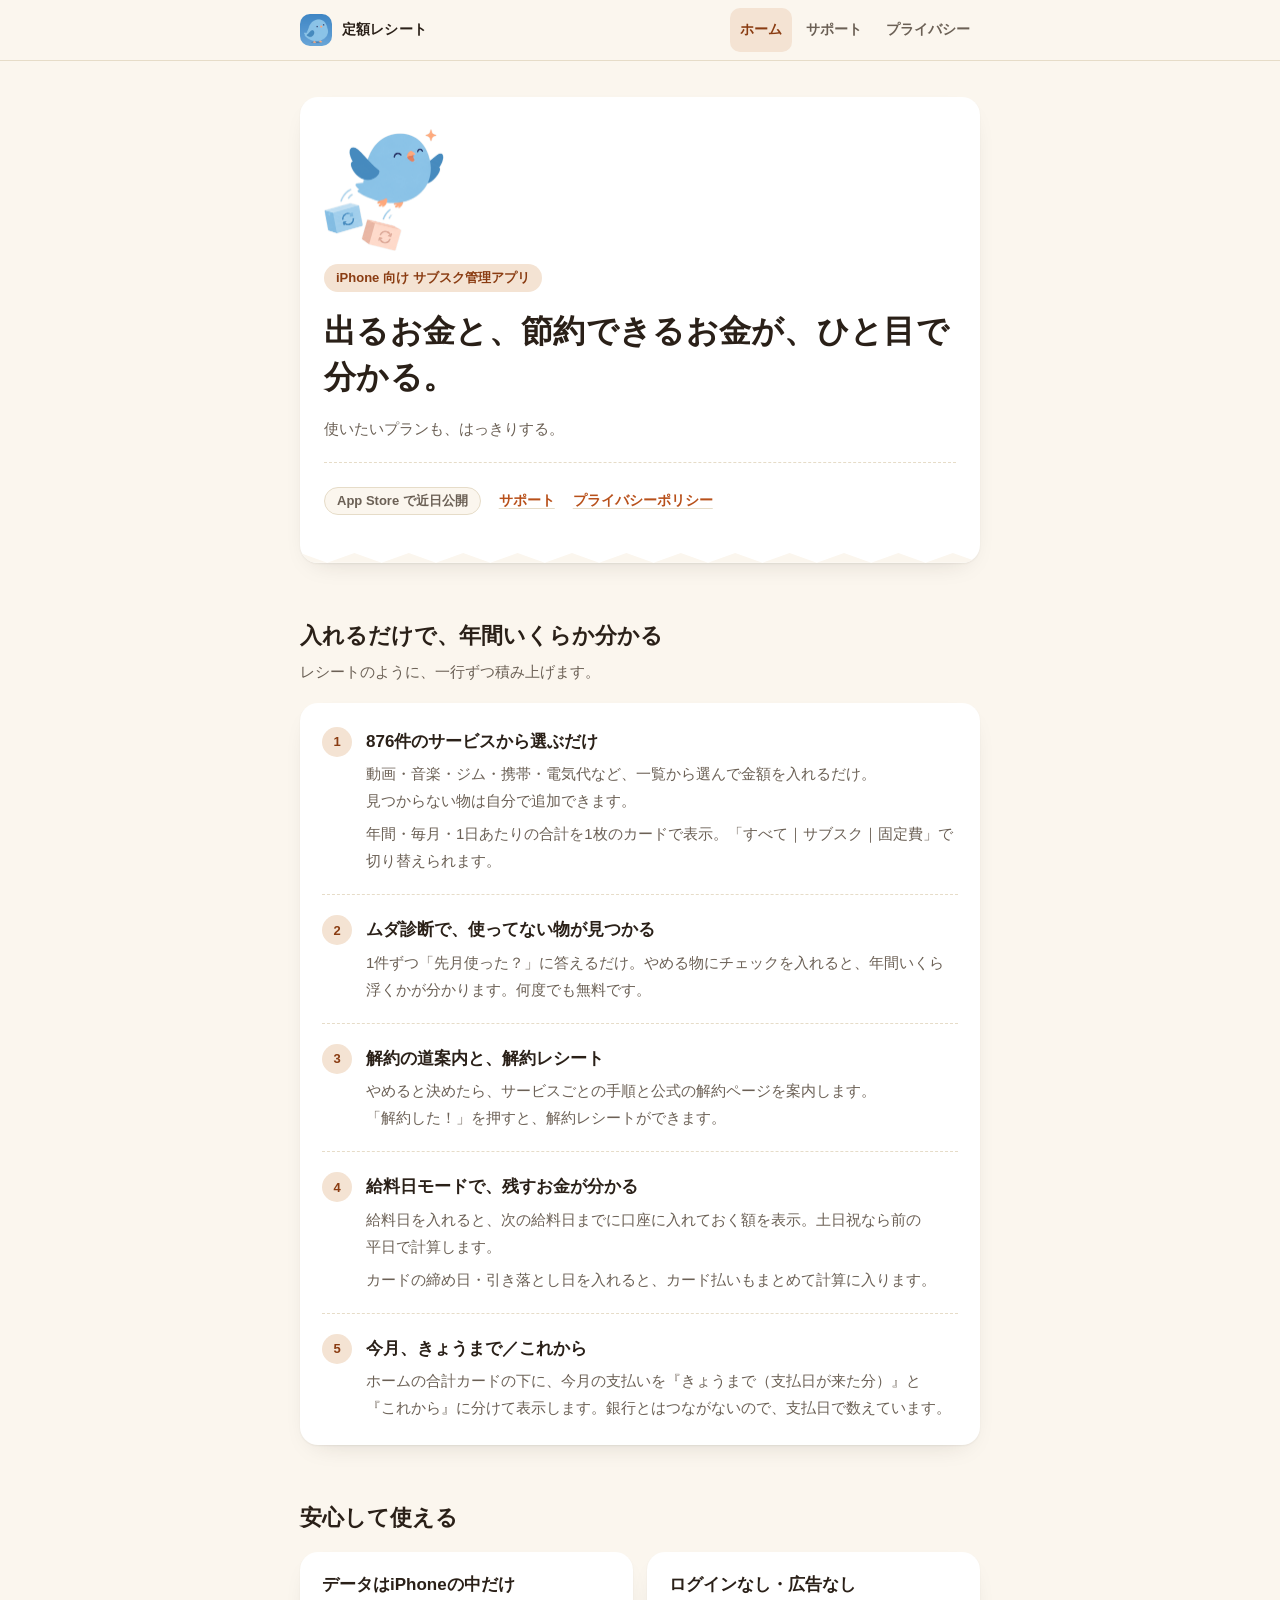
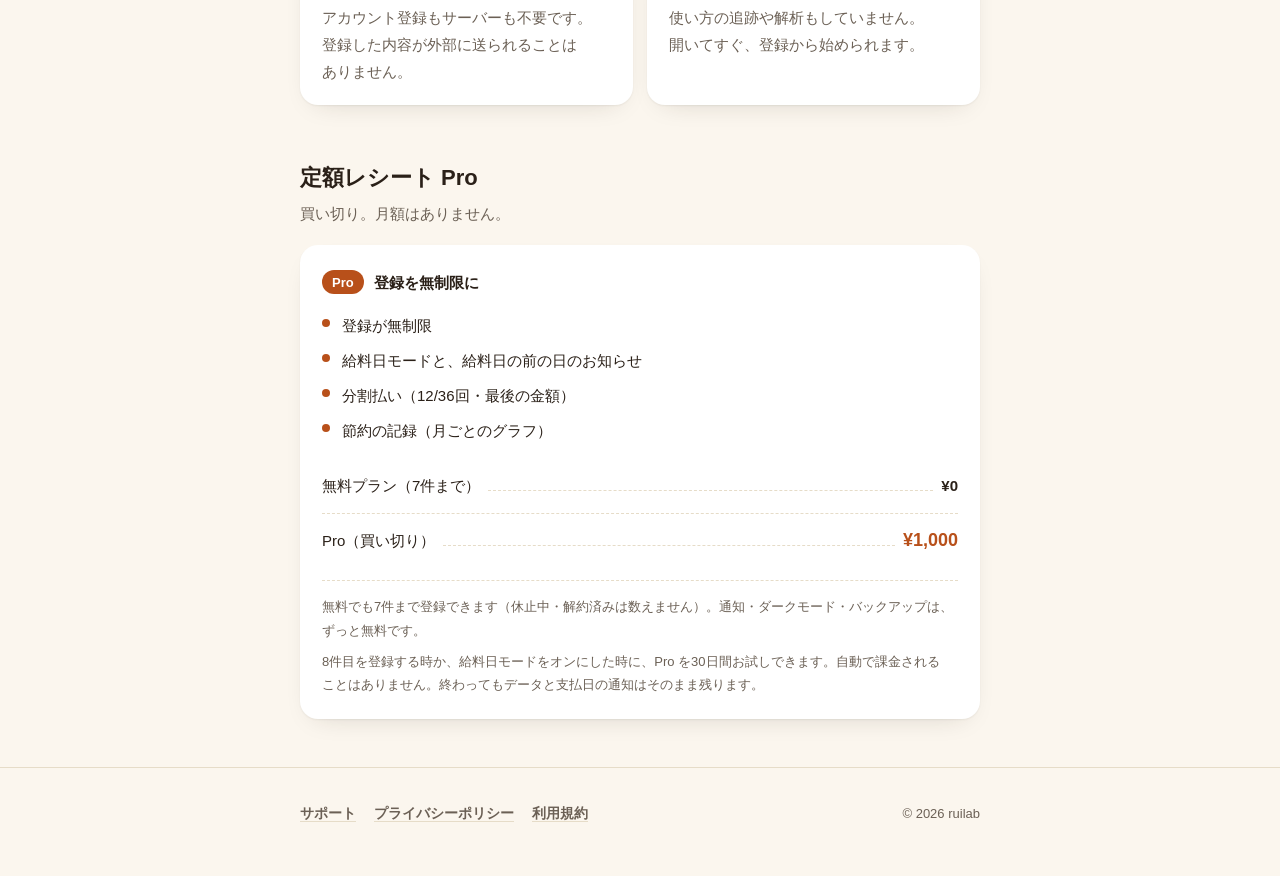
==== index.html @ 133f6ed1 "公開用サイトの更新" ====
<!doctype html>
<html lang="ja">
<head>
<meta charset="utf-8">
<meta name="viewport" content="width=device-width, initial-scale=1">
<title>定額レシート - サブスク管理</title>
<meta name="description" content="サブスクと固定費を登録するだけ。年間・毎月・1日あたりの合計がひと目で分かる、iPhone向けの節約アプリです。データはiPhoneの中だけ。ログイン・広告なし。">
<meta name="theme-color" content="#B8501A">
<link rel="icon" href="assets/favicon-64.png" sizes="64x64" type="image/png">
<link rel="icon" href="assets/favicon-32.png" sizes="32x32" type="image/png">
<link rel="apple-touch-icon" href="assets/apple-touch-icon.png">
<link rel="stylesheet" href="assets/style.css">
</head>
<body>

<header class="site-header">
  <div class="wrap header-inner">
    <a class="brand" href="index.html">
      <img class="brand-mark" src="assets/icon-header.png" width="32" height="32" alt="">
      <span class="brand-name">定額レシート</span>
    </a>
    <nav class="site-nav" aria-label="サイト内">
      <a href="index.html" aria-current="page">ホーム</a>
      <a href="support.html">サポート</a>
      <a href="privacy.html">プライバシー</a>
    </nav>
  </div>
</header>

<main>

  <section class="hero">
    <div class="wrap">
      <div class="hero-receipt">
        <img class="hero-mascot" src="assets/bird-happy.png" width="480" height="489" alt="">
        <p class="hero-eyebrow">iPhone 向け サブスク管理アプリ</p>
        <h1>出るお金と、節約できるお金が、ひと目で分かる。</h1>
        <p class="hero-sub">使いたいプランも、はっきりする。</p>
        <div class="hero-links">
          <span class="store-soon">App Store で近日公開</span>
          <a href="support.html">サポート</a>
          <a href="privacy.html">プライバシーポリシー</a>
        </div>
      </div>
    </div>
  </section>

  <section id="features">
    <div class="wrap">
      <div class="section-head">
        <h2>入れるだけで、年間いくらか分かる</h2>
        <p class="section-lede">レシートのように、一行ずつ積み上げます。</p>
      </div>
      <div class="receipt-list">

        <div class="receipt-item">
          <span class="receipt-no" aria-hidden="true">1</span>
          <div>
            <h3>876件のサービスから選ぶだけ</h3>
            <p>動画・音楽・ジム・携帯・電気代など、一覧から選んで金額を入れるだけ。見つからない物は自分で追加できます。</p>
            <p>年間・毎月・1日あたりの合計を1枚のカードで表示。「すべて｜サブスク｜固定費」で切り替えられます。</p>
          </div>
        </div>

        <div class="receipt-item">
          <span class="receipt-no" aria-hidden="true">2</span>
          <div>
            <h3>ムダ診断で、使ってない物が見つかる</h3>
            <p>1件ずつ「先月使った？」に答えるだけ。やめる物にチェックを入れると、年間いくら浮くかが分かります。何度でも無料です。</p>
          </div>
        </div>

        <div class="receipt-item">
          <span class="receipt-no" aria-hidden="true">3</span>
          <div>
            <h3>解約の道案内と、解約レシート</h3>
            <p>やめると決めたら、サービスごとの手順と公式の解約ページを案内します。「解約した！」を押すと、解約レシートができます。</p>
          </div>
        </div>

        <div class="receipt-item">
          <span class="receipt-no" aria-hidden="true">4</span>
          <div>
            <h3>給料日モードで、残すお金が分かる</h3>
            <p>給料日を入れると、次の給料日までに口座に入れておく額を表示。土日祝なら前の平日で計算します。</p>
            <p>カードの締め日・引き落とし日を入れると、カード払いもまとめて計算に入ります。</p>
          </div>
        </div>

        <div class="receipt-item">
          <span class="receipt-no" aria-hidden="true">5</span>
          <div>
            <h3>今月、きょうまで／これから</h3>
            <p>ホームの合計カードの下に、今月の支払いを『きょうまで（支払日が来た分）』と『これから』に分けて表示します。銀行とはつながないので、支払日で数えています。</p>
          </div>
        </div>

      </div>
    </div>
  </section>

  <section id="safety">
    <div class="wrap">
      <div class="section-head">
        <h2>安心して使える</h2>
      </div>
      <div class="plain-grid">
        <div class="plain-card">
          <h3>データはiPhoneの中だけ</h3>
          <p>アカウント登録もサーバーも不要です。登録した内容が外部に送られることはありません。</p>
        </div>
        <div class="plain-card">
          <h3>ログインなし・広告なし</h3>
          <p>使い方の追跡や解析もしていません。開いてすぐ、登録から始められます。</p>
        </div>
      </div>
    </div>
  </section>

  <section id="pro">
    <div class="wrap">
      <div class="section-head">
        <h2>定額レシート Pro</h2>
        <p class="section-lede">買い切り。月額はありません。</p>
      </div>
      <div class="pro-card">
        <p class="pro-title"><span class="pro-badge">Pro</span>登録を無制限に</p>

        <ul class="pro-features">
          <li>登録が無制限</li>
          <li>給料日モードと、給料日の前の日のお知らせ</li>
          <li>分割払い（12/36回・最後の金額）</li>
          <li>節約の記録（月ごとのグラフ）</li>
        </ul>

        <div class="price-line">
          <span class="label">無料プラン（7件まで）</span>
          <span class="leader" aria-hidden="true"></span>
          <span class="amount">¥0</span>
        </div>
        <div class="price-line total">
          <span class="label">Pro（買い切り）</span>
          <span class="leader" aria-hidden="true"></span>
          <span class="amount">¥1,000</span>
        </div>

        <div class="pro-note">
          <p>無料でも7件まで登録できます（休止中・解約済みは数えません）。通知・ダークモード・バックアップは、ずっと無料です。</p>
          <p>8件目を登録する時か、給料日モードをオンにした時に、Pro を30日間お試しできます。自動で課金されることはありません。終わってもデータと支払日の通知はそのまま残ります。</p>
        </div>
      </div>
    </div>
  </section>

</main>

<footer class="site-footer">
  <div class="wrap footer-inner">
    <div class="footer-links">
      <a href="support.html">サポート</a>
      <a href="privacy.html">プライバシーポリシー</a>
      <a href="https://www.apple.com/legal/internet-services/itunes/dev/stdeula/">利用規約</a>
    </div>
    <p class="footer-copy">&copy; 2026 ruilab</p>
  </div>
</footer>

</body>
</html>
---- assets/style.css ----
/* 定額レシート 公式サイト — 共通スタイル
   方針: プレーンなHTML/CSSのみ。外部スクリプト・解析・Cookieなし。
   配色はアプリ本体のトークン（濃いオレンジ #B8501A / 暖かいオフホワイト）を踏襲。 */

:root {
  --ink: #2a2018;
  --ink-soft: #6b6055;
  --bg: #fbf6ee;
  --paper: #ffffff;
  --line: #e6dcc8;
  --accent: #b8501a;
  --accent-ink: #ffffff;
  --accent-soft: #f4e3d3;
  --accent-soft-ink: #8a3c12;
  --good: #2f7a4f;
  --shadow-card: 0 1px 2px rgba(42, 32, 24, 0.06), 0 10px 28px -16px rgba(42, 32, 24, 0.22);
  --radius-card: 18px;
  --radius-chip: 10px;
  --font-jp: -apple-system, BlinkMacSystemFont, "Hiragino Sans", "Hiragino Kaku Gothic ProN", "Yu Gothic Medium",
    "Yu Gothic", sans-serif;
}

@media (prefers-color-scheme: dark) {
  :root {
    --ink: #f3ece1;
    --ink-soft: #b9ac9b;
    --bg: #1c1712;
    --paper: #262019;
    --line: #3c3327;
    --accent: #e8793d;
    --accent-ink: #231208;
    --accent-soft: #3a2316;
    --accent-soft-ink: #f3b98c;
    --good: #5fc98a;
    --shadow-card: 0 1px 2px rgba(0, 0, 0, 0.5), 0 10px 28px -16px rgba(0, 0, 0, 0.65);
  }
}

* {
  box-sizing: border-box;
}

html {
  -webkit-text-size-adjust: 100%;
}

body {
  margin: 0;
  background: var(--bg);
  color: var(--ink);
  font-family: var(--font-jp);
  font-size: 16px;
  line-height: 1.8;
  -webkit-font-smoothing: antialiased;
  word-break: auto-phrase;
}

img {
  max-width: 100%;
  height: auto;
  display: block;
}

a {
  color: var(--accent);
  text-decoration-color: var(--line);
  text-underline-offset: 3px;
}

a:hover {
  text-decoration-color: currentColor;
}

a:focus-visible,
button:focus-visible,
summary:focus-visible {
  outline: 2px solid var(--accent);
  outline-offset: 3px;
  border-radius: 4px;
}

.wrap {
  width: 100%;
  max-width: 720px;
  margin: 0 auto;
  padding: 0 20px;
}

/* ---------- header ---------- */

.site-header {
  position: sticky;
  top: 0;
  z-index: 10;
  background: var(--bg);
  border-bottom: 1px solid var(--line);
}

.header-inner {
  display: flex;
  flex-wrap: wrap;
  align-items: center;
  justify-content: space-between;
  gap: 10px 16px;
  min-height: 60px;
  padding-top: 8px;
  padding-bottom: 8px;
}

.brand {
  display: flex;
  align-items: center;
  gap: 10px;
  color: var(--ink);
  text-decoration: none;
  min-height: 44px;
}

.brand-mark {
  width: 32px;
  height: 32px;
  border-radius: var(--radius-chip);
  flex: none;
}

.brand-name {
  font-size: 14px;
  font-weight: 700;
  letter-spacing: 0.01em;
}

.site-nav {
  display: flex;
  flex-wrap: wrap;
  gap: 4px;
  margin-left: auto;
}

.site-nav a {
  display: flex;
  align-items: center;
  min-height: 44px;
  padding: 0 10px;
  font-size: 14px;
  font-weight: 600;
  color: var(--ink-soft);
  text-decoration: none;
  border-radius: var(--radius-chip);
}

.site-nav a:hover,
.site-nav a[aria-current="page"] {
  color: var(--accent-soft-ink);
  background: var(--accent-soft);
}

/* ---------- hero ---------- */

.hero {
  padding: 36px 0 28px;
}

.hero-receipt {
  position: relative;
  background: var(--paper);
  border-radius: var(--radius-card);
  box-shadow: var(--shadow-card);
  padding: 32px 24px 40px;
  overflow: hidden;
}

.hero-receipt::after {
  content: "";
  position: absolute;
  left: 0;
  right: 0;
  bottom: 0;
  height: 14px;
  background: var(--bg);
  clip-path: polygon(
    0% 100%,
    0% 30%,
    4% 100%,
    8% 30%,
    12% 100%,
    16% 30%,
    20% 100%,
    24% 30%,
    28% 100%,
    32% 30%,
    36% 100%,
    40% 30%,
    44% 100%,
    48% 30%,
    52% 100%,
    56% 30%,
    60% 100%,
    64% 30%,
    68% 100%,
    72% 30%,
    76% 100%,
    80% 30%,
    84% 100%,
    88% 30%,
    92% 100%,
    96% 30%,
    100% 100%,
    100% 100%
  );
}

.hero-mascot {
  width: 120px;
  height: auto;
  margin: 0 0 12px;
}

.hero-eyebrow {
  display: inline-flex;
  align-items: center;
  min-height: 28px;
  padding: 0 12px;
  border-radius: 999px;
  background: var(--accent-soft);
  color: var(--accent-soft-ink);
  font-size: 13px;
  font-weight: 700;
  margin: 0 0 16px;
}

h1 {
  margin: 0 0 14px;
  font-size: clamp(24px, 6.4vw, 32px);
  line-height: 1.45;
  letter-spacing: 0.01em;
}

.hero-sub {
  margin: 0;
  font-size: 15px;
  color: var(--ink-soft);
}

.hero-links {
  display: flex;
  flex-wrap: wrap;
  align-items: center;
  gap: 8px 18px;
  margin: 20px 0 0;
  padding: 16px 0 0;
  border-top: 1px dashed var(--line);
}

.hero-links a {
  display: inline-flex;
  align-items: center;
  min-height: 44px;
  font-size: 14px;
  font-weight: 700;
}

.store-soon {
  display: inline-flex;
  align-items: center;
  min-height: 28px;
  padding: 0 12px;
  border-radius: 999px;
  background: var(--bg);
  border: 1px solid var(--line);
  color: var(--ink-soft);
  font-size: 13px;
  font-weight: 700;
}

/* ---------- sections ---------- */

section {
  padding: 28px 0;
}

.section-head {
  margin: 0 0 18px;
}

h2 {
  margin: 0 0 6px;
  font-size: 22px;
  line-height: 1.5;
}

.section-lede {
  margin: 0;
  color: var(--ink-soft);
  font-size: 15px;
}

/* ---------- receipt feature list ---------- */

.receipt-list {
  background: var(--paper);
  border-radius: var(--radius-card);
  box-shadow: var(--shadow-card);
  padding: 4px 22px;
}

.receipt-item {
  display: flex;
  gap: 14px;
  align-items: flex-start;
  padding: 20px 0;
}

.receipt-item + .receipt-item {
  border-top: 1px dashed var(--line);
}

.receipt-no {
  flex: none;
  width: 30px;
  height: 30px;
  border-radius: 999px;
  background: var(--accent-soft);
  color: var(--accent-soft-ink);
  font-size: 13px;
  font-weight: 700;
  display: flex;
  align-items: center;
  justify-content: center;
  font-variant-numeric: tabular-nums;
}

h3 {
  margin: 2px 0 6px;
  font-size: 17px;
  line-height: 1.5;
}

.receipt-item p {
  margin: 0;
  font-size: 15px;
  color: var(--ink-soft);
}

.receipt-item p + p {
  margin-top: 6px;
}

/* ---------- plain cards (about / safety) ---------- */

.plain-grid {
  display: grid;
  gap: 14px;
}

.plain-card {
  background: var(--paper);
  border-radius: var(--radius-card);
  box-shadow: var(--shadow-card);
  padding: 20px 22px;
}

.plain-card h3 {
  margin-top: 0;
}

.plain-card p {
  margin: 0;
  font-size: 15px;
  color: var(--ink-soft);
}

/* ---------- pro / receipt total ---------- */

.pro-card {
  background: var(--paper);
  border-radius: var(--radius-card);
  box-shadow: var(--shadow-card);
  padding: 24px 22px 22px;
}

.pro-title {
  display: flex;
  align-items: center;
  gap: 10px;
  margin: 0 0 16px;
  font-size: 15px;
  font-weight: 700;
}

.pro-badge {
  display: inline-flex;
  align-items: center;
  min-height: 24px;
  padding: 0 10px;
  border-radius: 999px;
  background: var(--accent);
  color: var(--accent-ink);
  font-size: 13px;
  font-weight: 700;
}

.pro-features {
  list-style: none;
  margin: 0 0 18px;
  padding: 0;
  display: grid;
  gap: 8px;
}

.pro-features li {
  position: relative;
  padding-left: 20px;
  font-size: 15px;
  color: var(--ink);
}

.pro-features li::before {
  content: "";
  position: absolute;
  left: 0;
  top: 7px;
  width: 8px;
  height: 8px;
  border-radius: 999px;
  background: var(--accent);
}

.price-line {
  display: flex;
  align-items: baseline;
  gap: 8px;
  padding: 10px 0;
  font-size: 15px;
}

.price-line .label {
  color: var(--ink);
}

.price-line .leader {
  flex: 1 1 auto;
  border-bottom: 1px dashed var(--line);
  height: 0;
  margin-bottom: 5px;
}

.price-line .amount {
  flex: none;
  font-weight: 700;
  font-variant-numeric: tabular-nums;
}

.price-line.total {
  border-top: 1px dashed var(--line);
  margin-top: 4px;
}

.price-line.total .amount {
  color: var(--accent);
  font-size: 18px;
}

.pro-note {
  margin: 14px 0 0;
  padding-top: 14px;
  border-top: 1px dashed var(--line);
  font-size: 13px;
  color: var(--ink-soft);
}

.pro-note p {
  margin: 0 0 8px;
}

.pro-note p:last-child {
  margin-bottom: 0;
}

/* ---------- page header (privacy / support) ---------- */

.page-head {
  padding: 36px 0 8px;
}

.page-head h1 {
  font-size: clamp(22px, 6vw, 28px);
}

.page-meta {
  margin: 0;
  font-size: 13px;
  color: var(--ink-soft);
}

.lede-card {
  background: var(--paper);
  border-radius: var(--radius-card);
  box-shadow: var(--shadow-card);
  padding: 18px 22px;
  margin: 18px 0 0;
}

.lede-card p {
  margin: 0;
  font-size: 14px;
  color: var(--ink-soft);
}

/* ---------- policy sections ---------- */

.policy-section {
  padding: 22px 0;
  border-top: 1px dashed var(--line);
}

.policy-section:first-of-type {
  border-top: none;
}

.policy-section h2 {
  display: flex;
  align-items: baseline;
  gap: 10px;
  font-size: 17px;
}

.policy-no {
  color: var(--accent);
  font-variant-numeric: tabular-nums;
  font-size: 14px;
}

.policy-section p,
.policy-section li {
  font-size: 15px;
  color: var(--ink-soft);
  margin: 0 0 10px;
}

.policy-section ul {
  margin: 0;
  padding-left: 1.2em;
}

.policy-section li {
  margin-bottom: 8px;
}

.policy-section li:last-child {
  margin-bottom: 0;
}

/* ---------- FAQ ---------- */

.faq-list {
  display: grid;
  gap: 10px;
}

.faq-item {
  background: var(--paper);
  border-radius: var(--radius-card);
  box-shadow: var(--shadow-card);
  padding: 4px 20px;
}

.faq-item summary {
  display: flex;
  align-items: center;
  justify-content: space-between;
  gap: 12px;
  min-height: 56px;
  padding: 10px 0;
  font-size: 15px;
  font-weight: 700;
  cursor: pointer;
  list-style: none;
}

.faq-item summary::-webkit-details-marker {
  display: none;
}

.faq-item summary::after {
  content: "+";
  flex: none;
  width: 24px;
  height: 24px;
  border-radius: 999px;
  background: var(--accent-soft);
  color: var(--accent-soft-ink);
  font-size: 16px;
  line-height: 24px;
  text-align: center;
}

.faq-item[open] summary::after {
  content: "–";
}

.faq-item summary:hover {
  color: var(--accent);
}

.faq-answer {
  margin: 0 0 18px;
  padding-top: 2px;
  border-top: 1px dashed var(--line);
  padding-top: 12px;
  font-size: 14px;
  color: var(--ink-soft);
}

.faq-answer p {
  margin: 0 0 8px;
}

.faq-answer p:last-child {
  margin-bottom: 0;
}

/* ---------- contact cta ---------- */

.contact-card {
  text-align: center;
  background: var(--paper);
  border-radius: var(--radius-card);
  box-shadow: var(--shadow-card);
  padding: 28px 22px;
}

.contact-card p {
  margin: 0 0 18px;
  font-size: 14px;
  color: var(--ink-soft);
}

.btn-primary {
  display: inline-flex;
  align-items: center;
  justify-content: center;
  min-height: 52px;
  padding: 0 28px;
  border-radius: 999px;
  background: var(--accent);
  color: var(--accent-ink);
  font-size: 16px;
  font-weight: 700;
  text-decoration: none;
}

.btn-primary:hover {
  opacity: 0.88;
}

.contact-sub {
  margin: 16px 0 0 !important;
  font-size: 13px !important;
}

/* ---------- footer ---------- */

.site-footer {
  margin-top: 20px;
  border-top: 1px solid var(--line);
}

.footer-inner {
  padding: 24px 20px 40px;
  display: flex;
  flex-wrap: wrap;
  align-items: center;
  justify-content: space-between;
  gap: 10px 16px;
}

.footer-links {
  display: flex;
  flex-wrap: wrap;
  gap: 4px 18px;
}

.footer-links a {
  display: inline-flex;
  align-items: center;
  min-height: 44px;
  font-size: 14px;
  font-weight: 600;
  color: var(--ink-soft);
}

.footer-copy {
  margin: 0;
  font-size: 13px;
  color: var(--ink-soft);
}

@media (min-width: 640px) {
  .plain-grid {
    grid-template-columns: 1fr 1fr;
  }
}
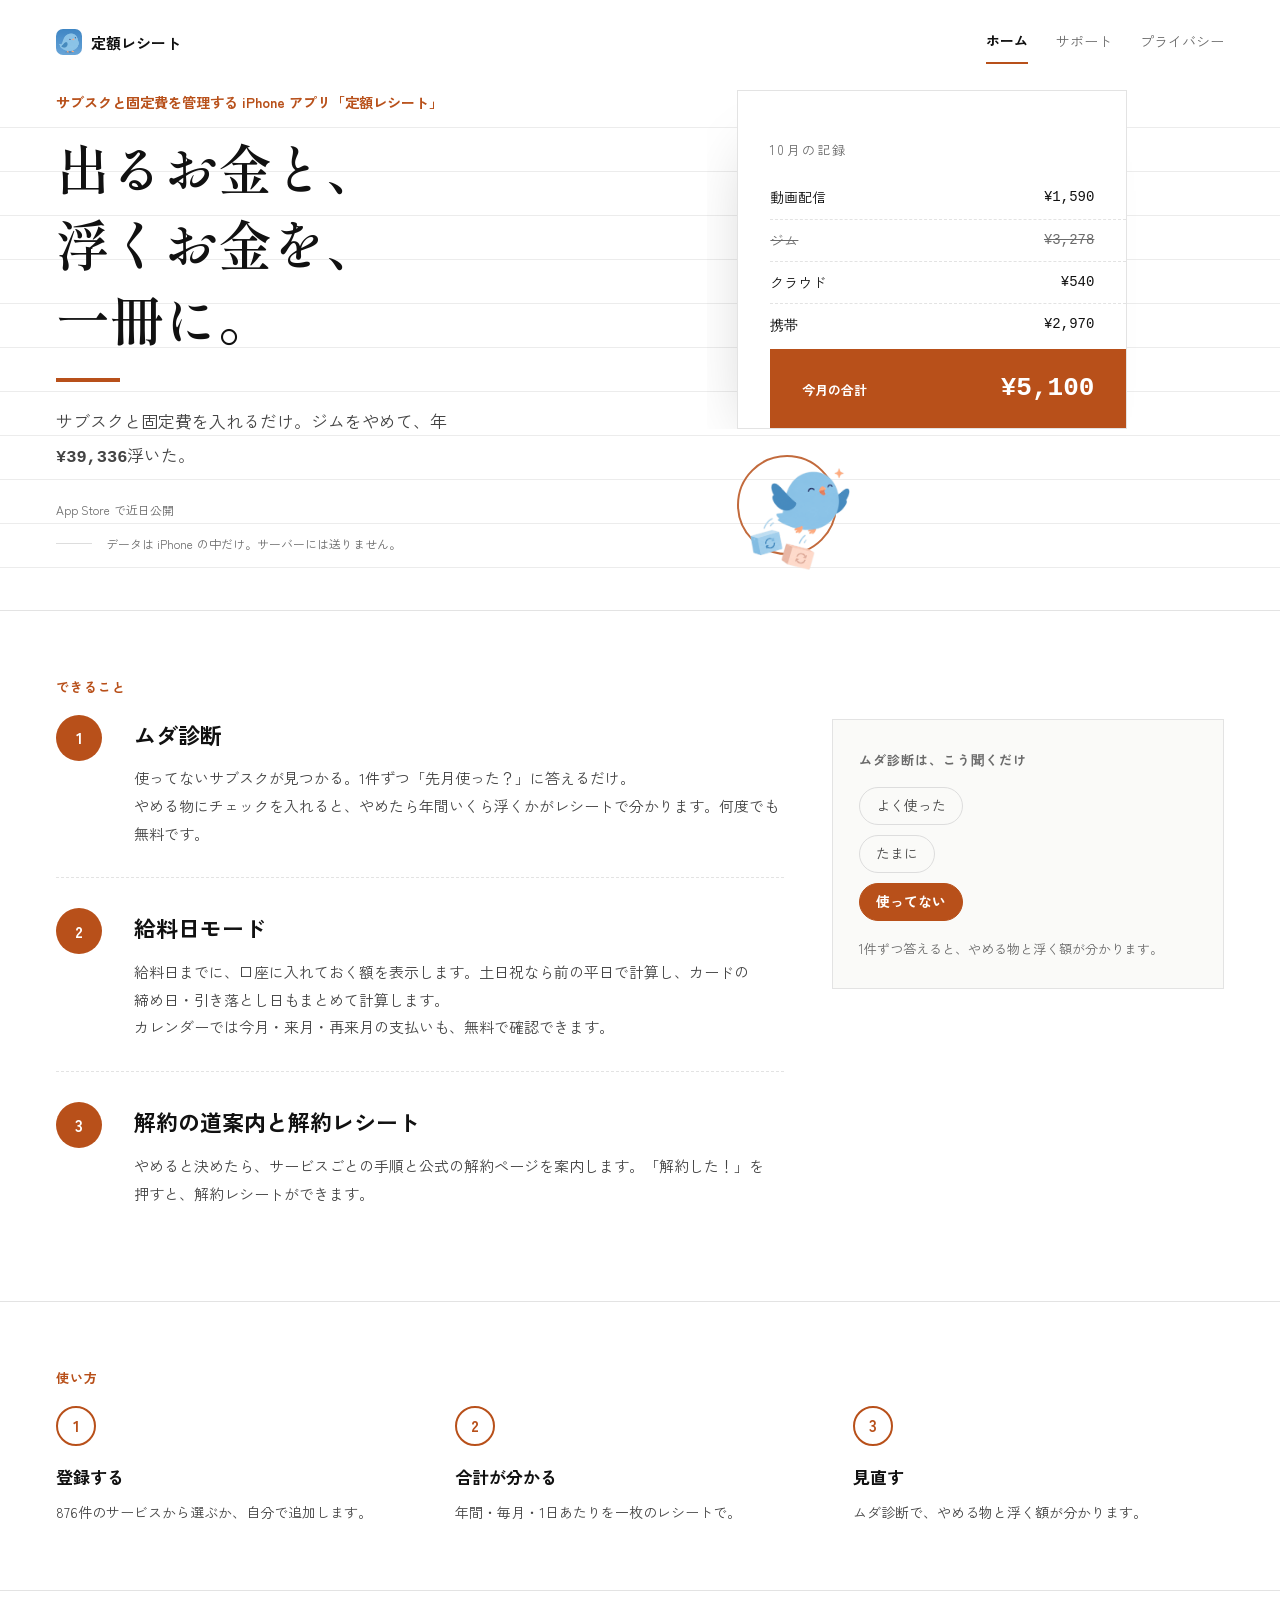
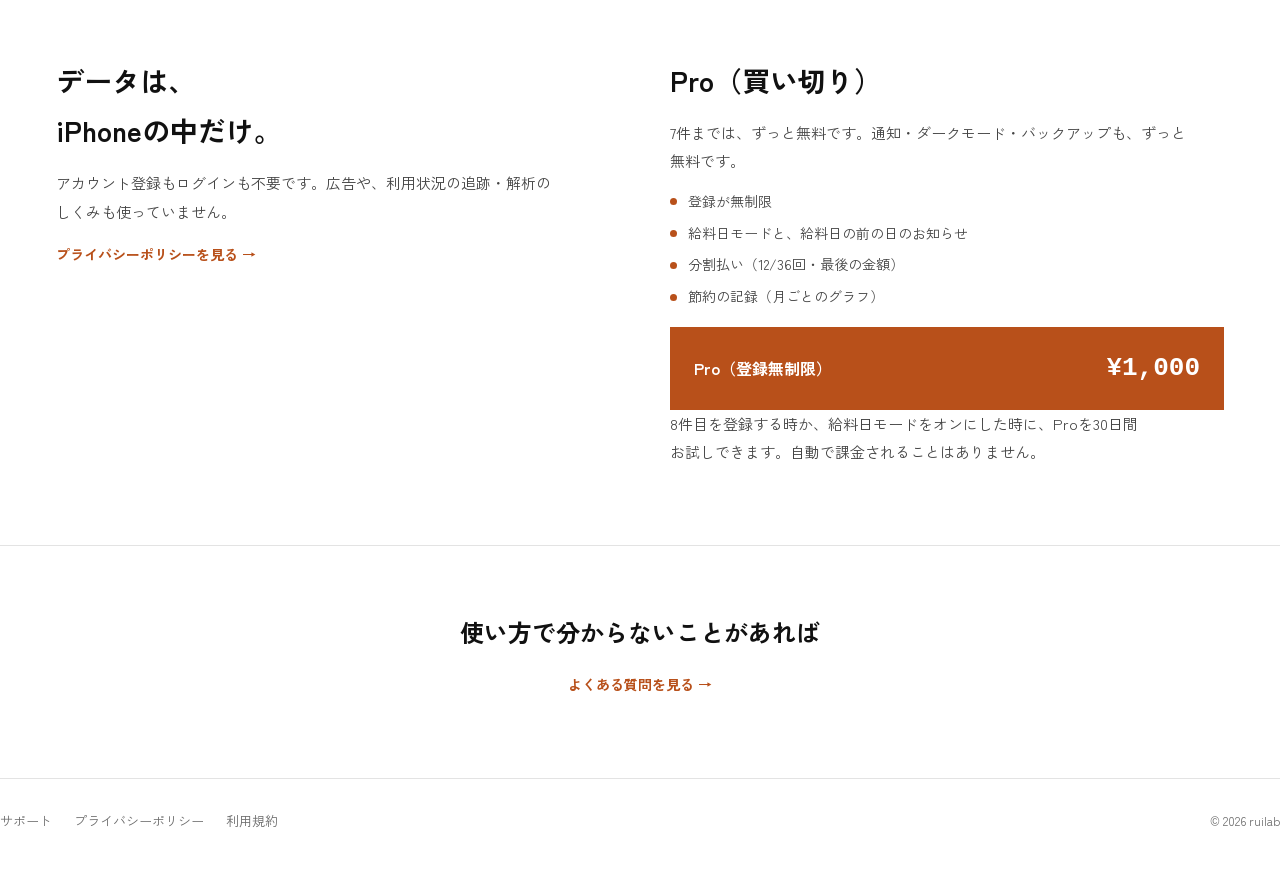
==== commit 834c211b: "公開用サイトの更新" ====
--- a/index.html
+++ b/index.html
@@ -4,7 +4,7 @@
 <meta charset="utf-8">
 <meta name="viewport" content="width=device-width, initial-scale=1">
 <title>定額レシート - サブスク管理</title>
-<meta name="description" content="サブスクと固定費を登録するだけ。年間・毎月・1日あたりの合計がひと目で分かる、iPhone向けの節約アプリです。データはiPhoneの中だけ。ログイン・広告なし。">
+<meta name="description" content="サブスクと固定費を入れるだけ。年間・毎月・1日あたりの合計がひと目で分かる、iPhone向けの節約アプリです。データはiPhoneの中だけ。ログイン・広告なし。">
 <meta name="theme-color" content="#B8501A">
 <link rel="icon" href="assets/favicon-64.png" sizes="64x64" type="image/png">
 <link rel="icon" href="assets/favicon-32.png" sizes="32x32" type="image/png">
@@ -16,8 +16,8 @@
 <header class="site-header">
   <div class="wrap header-inner">
     <a class="brand" href="index.html">
-      <img class="brand-mark" src="assets/icon-header.png" width="32" height="32" alt="">
-      <span class="brand-name">定額レシート</span>
+      <img src="assets/icon-header.png" width="32" height="32" alt="">
+      <span>定額レシート</span>
     </a>
     <nav class="site-nav" aria-label="サイト内">
       <a href="index.html" aria-current="page">ホーム</a>
@@ -29,126 +29,166 @@
 
 <main>
 
-  <section class="hero">
-    <div class="wrap">
-      <div class="hero-receipt">
-        <img class="hero-mascot" src="assets/bird-happy.png" width="480" height="489" alt="">
-        <p class="hero-eyebrow">iPhone 向け サブスク管理アプリ</p>
-        <h1>出るお金と、節約できるお金が、ひと目で分かる。</h1>
-        <p class="hero-sub">使いたいプランも、はっきりする。</p>
-        <div class="hero-links">
-          <span class="store-soon">App Store で近日公開</span>
-          <a href="support.html">サポート</a>
-          <a href="privacy.html">プライバシーポリシー</a>
-        </div>
-      </div>
-    </div>
-  </section>
-
-  <section id="features">
-    <div class="wrap">
-      <div class="section-head">
-        <h2>入れるだけで、年間いくらか分かる</h2>
-        <p class="section-lede">レシートのように、一行ずつ積み上げます。</p>
-      </div>
-      <div class="receipt-list">
-
-        <div class="receipt-item">
-          <span class="receipt-no" aria-hidden="true">1</span>
-          <div>
-            <h3>876件のサービスから選ぶだけ</h3>
-            <p>動画・音楽・ジム・携帯・電気代など、一覧から選んで金額を入れるだけ。見つからない物は自分で追加できます。</p>
-            <p>年間・毎月・1日あたりの合計を1枚のカードで表示。「すべて｜サブスク｜固定費」で切り替えられます。</p>
-          </div>
-        </div>
-
-        <div class="receipt-item">
-          <span class="receipt-no" aria-hidden="true">2</span>
-          <div>
-            <h3>ムダ診断で、使ってない物が見つかる</h3>
-            <p>1件ずつ「先月使った？」に答えるだけ。やめる物にチェックを入れると、年間いくら浮くかが分かります。何度でも無料です。</p>
-          </div>
-        </div>
-
-        <div class="receipt-item">
-          <span class="receipt-no" aria-hidden="true">3</span>
-          <div>
-            <h3>解約の道案内と、解約レシート</h3>
-            <p>やめると決めたら、サービスごとの手順と公式の解約ページを案内します。「解約した！」を押すと、解約レシートができます。</p>
-          </div>
-        </div>
-
-        <div class="receipt-item">
-          <span class="receipt-no" aria-hidden="true">4</span>
-          <div>
-            <h3>給料日モードで、残すお金が分かる</h3>
-            <p>給料日を入れると、次の給料日までに口座に入れておく額を表示。土日祝なら前の平日で計算します。</p>
-            <p>カードの締め日・引き落とし日を入れると、カード払いもまとめて計算に入ります。</p>
-          </div>
-        </div>
-
-        <div class="receipt-item">
-          <span class="receipt-no" aria-hidden="true">5</span>
-          <div>
-            <h3>今月、きょうまで／これから</h3>
-            <p>ホームの合計カードの下に、今月の支払いを『きょうまで（支払日が来た分）』と『これから』に分けて表示します。銀行とはつながないので、支払日で数えています。</p>
-          </div>
-        </div>
-
-      </div>
-    </div>
-  </section>
-
-  <section id="safety">
-    <div class="wrap">
-      <div class="section-head">
-        <h2>安心して使える</h2>
-      </div>
-      <div class="plain-grid">
-        <div class="plain-card">
-          <h3>データはiPhoneの中だけ</h3>
-          <p>アカウント登録もサーバーも不要です。登録した内容が外部に送られることはありません。</p>
-        </div>
-        <div class="plain-card">
-          <h3>ログインなし・広告なし</h3>
-          <p>使い方の追跡や解析もしていません。開いてすぐ、登録から始められます。</p>
-        </div>
-      </div>
-    </div>
-  </section>
-
-  <section id="pro">
-    <div class="wrap">
-      <div class="section-head">
-        <h2>定額レシート Pro</h2>
-        <p class="section-lede">買い切り。月額はありません。</p>
-      </div>
-      <div class="pro-card">
-        <p class="pro-title"><span class="pro-badge">Pro</span>登録を無制限に</p>
-
-        <ul class="pro-features">
-          <li>登録が無制限</li>
-          <li>給料日モードと、給料日の前の日のお知らせ</li>
-          <li>分割払い（12/36回・最後の金額）</li>
-          <li>節約の記録（月ごとのグラフ）</li>
+  <div class="hero-band">
+    <section class="hero">
+      <div class="wrap hero-grid">
+
+        <div class="hero-copy">
+          <p class="hero-kicker">サブスクと固定費を管理する iPhone アプリ「定額レシート」</p>
+          <h1>出るお金と、<br>浮くお金を、<br>一冊に。</h1>
+          <hr class="hero-rule">
+          <p class="hero-sub">サブスクと<wbr>固定費を<wbr>入れるだけ。<wbr>ジムを<wbr>やめて、<wbr>年<b class="mono">¥39,336</b>浮いた。</p>
+          <p class="hero-storenote">App Store で近日公開</p>
+          <p class="hero-footnote"><span class="dash" aria-hidden="true"></span>データは iPhone の中だけ。サーバーには送りません。</p>
+        </div>
+
+        <div class="hero-visual">
+          <div class="frag-crop">
+            <div class="receipt-frag">
+              <p class="frag-label">10月の記録</p>
+              <div class="frag-line"><span>動画配信</span><span class="mono">¥1,590</span></div>
+              <div class="frag-line frag-cancel"><span>ジム</span><span class="mono">¥3,278</span></div>
+              <div class="frag-line"><span>クラウド</span><span class="mono">¥540</span></div>
+              <div class="frag-line"><span>携帯</span><span class="mono">¥2,970</span></div>
+              <div class="frag-total"><span>今月の合計</span><b class="mono">¥5,100</b></div>
+            </div>
+          </div>
+          <div class="seal">
+            <span class="seal-ring" aria-hidden="true"></span>
+            <img src="assets/bird-happy.png" width="480" height="489" alt="">
+          </div>
+        </div>
+
+      </div>
+    </section>
+  </div>
+
+  <section class="section no-border" id="features">
+    <div class="wrap">
+      <p class="section-kicker">できること</p>
+
+      <div class="feat-area">
+        <div>
+
+          <div class="feat-row">
+            <span class="feat-num" aria-hidden="true">1</span>
+            <div class="feat-body">
+              <h2>ムダ診断</h2>
+              <p>使ってない<wbr>サブスクが<wbr>見つかる。<wbr>1件ずつ<wbr>「先月<wbr>使った？」に<wbr>答えるだけ。</p>
+              <p>やめる<wbr>物に<wbr>チェックを<wbr>入れると、<wbr>やめたら<wbr>年間いくら<wbr>浮くかが<wbr>レシートで<wbr>分かります。<wbr>何度でも<wbr>無料です。</p>
+            </div>
+          </div>
+
+          <div class="feat-row">
+            <span class="feat-num" aria-hidden="true">2</span>
+            <div class="feat-body">
+              <h2>給料日モード</h2>
+              <p class="only-pc">給料日までに、<wbr>口座に<wbr>入れておく額を<wbr>表示します。<wbr>土日祝なら<wbr>前の<wbr>平日で<wbr>計算し、<wbr>カードの<wbr>締め日・<wbr>引き落とし日も<wbr>まとめて<wbr>計算します。</p>
+              <p class="only-pc">カレンダーでは<wbr>今月・<wbr>来月・<wbr>再来月の<wbr>支払いも、<wbr>無料で<wbr>確認できます。</p>
+              <p class="only-mobile">給料日までに、<wbr>口座に<wbr>入れておく額を<wbr>表示。<wbr>カードの<wbr>締め日・<wbr>引き落とし日も<wbr>まとめて<wbr>計算します。<wbr>カレンダーの<wbr>今月・<wbr>来月・<wbr>再来月は<wbr>無料で<wbr>見られます。</p>
+            </div>
+          </div>
+
+          <div class="feat-row">
+            <span class="feat-num" aria-hidden="true">3</span>
+            <div class="feat-body">
+              <h2>解約の道案内と解約レシート</h2>
+              <p class="only-pc">やめると<wbr>決めたら、<wbr>サービスごとの<wbr>手順と<wbr>公式の<wbr>解約ページを<wbr>案内します。<wbr>「解約した！」を<wbr>押すと、<wbr>解約レシートが<wbr>できます。</p>
+              <p class="only-mobile">サービスごとの<wbr>手順と<wbr>公式ページを<wbr>案内。<wbr>「解約した！」を<wbr>押すと、<wbr>解約レシートが<wbr>できます。</p>
+            </div>
+          </div>
+
+        </div>
+
+        <div class="chip-panel">
+          <p class="section-kicker">ムダ診断は、こう聞くだけ</p>
+          <div class="chip-list">
+            <span class="chip">よく使った</span>
+            <span class="chip">たまに</span>
+            <span class="chip is-on">使ってない</span>
+          </div>
+          <p class="chip-caption">1件ずつ<wbr>答えると、<wbr>やめる<wbr>物と<wbr>浮く<wbr>額が<wbr>分かります。</p>
+        </div>
+      </div>
+    </div>
+  </section>
+
+  <section class="section" id="how">
+    <div class="wrap">
+      <p class="section-kicker">使い方</p>
+      <div class="steps">
+
+        <div class="step">
+          <span class="step-num" aria-hidden="true">1</span>
+          <h2>登録する</h2>
+          <p>876件の<wbr>サービスから<wbr>選ぶか、<wbr>自分で<wbr>追加します。</p>
+        </div>
+
+        <div class="step">
+          <span class="step-num" aria-hidden="true">2</span>
+          <h2>合計が分かる</h2>
+          <p>年間・<wbr>毎月・<wbr>1日あたりを<wbr>一枚の<wbr>レシートで。</p>
+        </div>
+
+        <div class="step">
+          <span class="step-num" aria-hidden="true">3</span>
+          <h2>見直す</h2>
+          <p>ムダ診断で、<wbr>やめる<wbr>物と<wbr>浮く<wbr>額が<wbr>分かります。</p>
+        </div>
+
+      </div>
+    </div>
+  </section>
+
+  <section class="section" id="safety">
+    <div class="wrap two-col">
+
+      <div>
+        <h2>データは、<br>iPhoneの中だけ。</h2>
+        <p>アカウント登録も<wbr>ログインも<wbr>不要です。<wbr>広告や、<wbr>利用状況の<wbr>追跡・<wbr>解析の<wbr>しくみも<wbr>使っていません。</p>
+        <p><a class="text-link" href="privacy.html">プライバシーポリシーを見る →</a></p>
+      </div>
+
+      <div>
+        <h2>Pro（買い切り）</h2>
+        <p>7件までは、<wbr>ずっと<wbr>無料です。<wbr>通知・<wbr>ダークモード・<wbr>バックアップも、<wbr>ずっと<wbr>無料です。</p>
+        <ul class="pro-list">
+          <li>登録が<wbr>無制限</li>
+          <li>給料日モードと、<wbr>給料日の<wbr>前の<wbr>日の<wbr>お知らせ</li>
+          <li>分割払い<wbr>（12/36回・<wbr>最後の<wbr>金額）</li>
+          <li>節約の<wbr>記録<wbr>（月ごとの<wbr>グラフ）</li>
         </ul>
-
-        <div class="price-line">
-          <span class="label">無料プラン（7件まで）</span>
-          <span class="leader" aria-hidden="true"></span>
-          <span class="amount">¥0</span>
-        </div>
-        <div class="price-line total">
-          <span class="label">Pro（買い切り）</span>
-          <span class="leader" aria-hidden="true"></span>
-          <span class="amount">¥1,000</span>
-        </div>
-
-        <div class="pro-note">
-          <p>無料でも7件まで登録できます（休止中・解約済みは数えません）。通知・ダークモード・バックアップは、ずっと無料です。</p>
-          <p>8件目を登録する時か、給料日モードをオンにした時に、Pro を30日間お試しできます。自動で課金されることはありません。終わってもデータと支払日の通知はそのまま残ります。</p>
-        </div>
-      </div>
+        <div class="price-fill">
+          <span>Pro（登録無制限）</span>
+          <b class="mono">¥1,000</b>
+        </div>
+        <p class="price-note">8件目を<wbr>登録する<wbr>時か、<wbr>給料日モードを<wbr>オンに<wbr>した<wbr>時に、<wbr>Proを<wbr>30日間<wbr>お試しできます。<wbr>自動で<wbr>課金される<wbr>ことは<wbr>ありません。</p>
+      </div>
+
+    </div>
+  </section>
+
+  <!--
+  アプリの画面（撮影モードのスクリーンショットが揃ったら、下のコメントを外して公開する）
+  本物の画面以外は置かない。
+
+  <section class="section" id="screens">
+    <div class="wrap">
+      <p class="section-kicker">アプリの画面</p>
+      <div class="app-shots">
+        <div class="shot-slot">ホーム画面</div>
+        <div class="shot-slot">ムダ診断</div>
+        <div class="shot-slot">給料日モード</div>
+      </div>
+      <div class="badge-slot">App Store バッジ</div>
+    </div>
+  </section>
+  -->
+
+  <section class="section section-center" id="support-link">
+    <div class="wrap">
+      <h2>使い方で<wbr>分からない<wbr>ことが<wbr>あれば</h2>
+      <p><a class="text-link" href="support.html">よくある質問を見る →</a></p>
     </div>
   </section>
 
--- a/assets/style.css
+++ b/assets/style.css
@@ -1,79 +1,75 @@
-/* 定額レシート 公式サイト — 共通スタイル
-   方針: プレーンなHTML/CSSのみ。外部スクリプト・解析・Cookieなし。
-   配色はアプリ本体のトークン（濃いオレンジ #B8501A / 暖かいオフホワイト）を踏襲。 */
+/* 定額レシート 公式サイト — 「家計の帳面」デザイン
+   プレーンなHTML/CSSのみ。外部スクリプト・解析・Cookie・外部リクエストなし。
+   フォントは自前ホスト（Shippori Mincho / Zen Kaku Gothic New・OFL・使用字だけのサブセット）。 */
 
 :root {
-  --ink: #2a2018;
-  --ink-soft: #6b6055;
-  --bg: #fbf6ee;
+  --ink: #111111;
+  --ink-soft: #444444;
+  --muted: #6b6b6b;
+  --bg: #ffffff;
   --paper: #ffffff;
-  --line: #e6dcc8;
+  --line: #e3e3e3;
+  --rule: #ececec;
   --accent: #b8501a;
   --accent-ink: #ffffff;
-  --accent-soft: #f4e3d3;
-  --accent-soft-ink: #8a3c12;
-  --good: #2f7a4f;
-  --shadow-card: 0 1px 2px rgba(42, 32, 24, 0.06), 0 10px 28px -16px rgba(42, 32, 24, 0.22);
-  --radius-card: 18px;
-  --radius-chip: 10px;
-  --font-jp: -apple-system, BlinkMacSystemFont, "Hiragino Sans", "Hiragino Kaku Gothic ProN", "Yu Gothic Medium",
-    "Yu Gothic", sans-serif;
-}
-
-@media (prefers-color-scheme: dark) {
-  :root {
-    --ink: #f3ece1;
-    --ink-soft: #b9ac9b;
-    --bg: #1c1712;
-    --paper: #262019;
-    --line: #3c3327;
-    --accent: #e8793d;
-    --accent-ink: #231208;
-    --accent-soft: #3a2316;
-    --accent-soft-ink: #f3b98c;
-    --good: #5fc98a;
-    --shadow-card: 0 1px 2px rgba(0, 0, 0, 0.5), 0 10px 28px -16px rgba(0, 0, 0, 0.65);
-  }
+  --lede-bg: #fafaf8;
+  --font-serif: "Shippori Mincho", "Hiragino Mincho ProN", serif;
+  --font-sans: "Zen Kaku Gothic New", "Hiragino Sans", "Hiragino Kaku Gothic ProN", sans-serif;
+  --font-mono: "JA Mono", ui-monospace, "SF Mono", monospace;
+}
+
+@font-face {
+  font-family: "Shippori Mincho";
+  font-style: normal;
+  font-weight: 600;
+  font-display: swap;
+  src: url("fonts/shippori-mincho-600-subset.woff2") format("woff2");
+}
+@font-face {
+  font-family: "Zen Kaku Gothic New";
+  font-style: normal;
+  font-weight: 400;
+  font-display: swap;
+  src: url("fonts/zen-kaku-gothic-new-400-subset.woff2") format("woff2");
+}
+@font-face {
+  font-family: "Zen Kaku Gothic New";
+  font-style: normal;
+  font-weight: 700;
+  font-display: swap;
+  src: url("fonts/zen-kaku-gothic-new-700-subset.woff2") format("woff2");
 }
 
 * {
   box-sizing: border-box;
 }
-
 html {
   -webkit-text-size-adjust: 100%;
 }
-
 body {
   margin: 0;
   background: var(--bg);
   color: var(--ink);
-  font-family: var(--font-jp);
+  font-family: var(--font-sans);
   font-size: 16px;
   line-height: 1.8;
   -webkit-font-smoothing: antialiased;
-  word-break: auto-phrase;
-}
-
+  /* 日本語の行送り：単語の途中では折り返さない。長い英単語やURLだけ必要なら折る */
+  word-break: keep-all;
+  overflow-wrap: anywhere;
+}
 img {
   max-width: 100%;
   height: auto;
   display: block;
 }
-
 a {
-  color: var(--accent);
-  text-decoration-color: var(--line);
-  text-underline-offset: 3px;
-}
-
-a:hover {
-  text-decoration-color: currentColor;
-}
-
+  color: inherit;
+  text-decoration: none;
+}
 a:focus-visible,
-button:focus-visible,
-summary:focus-visible {
+summary:focus-visible,
+button:focus-visible {
   outline: 2px solid var(--accent);
   outline-offset: 3px;
   border-radius: 4px;
@@ -81,622 +77,1042 @@
 
 .wrap {
   width: 100%;
-  max-width: 720px;
+  max-width: 1280px;
   margin: 0 auto;
   padding: 0 20px;
 }
+@media (min-width: 640px) {
+  .wrap {
+    padding: 0 56px;
+  }
+}
+.wrap-narrow {
+  max-width: 936px;
+}
+
+h1,
+h2 {
+  margin: 0;
+  color: var(--ink);
+  text-wrap: balance;
+}
+h1 {
+  font-family: var(--font-serif);
+  font-weight: 600;
+  font-size: clamp(28px, 6vw, 54px);
+  line-height: 1.4;
+}
+h2 {
+  font-family: var(--font-sans);
+  font-weight: 700;
+}
+.mono {
+  font-family: var(--font-mono);
+}
 
 /* ---------- header ---------- */
 
 .site-header {
-  position: sticky;
-  top: 0;
-  z-index: 10;
-  background: var(--bg);
+  padding: 20px 0;
+}
+.header-inner {
+  display: flex;
+  align-items: center;
+  justify-content: space-between;
+  gap: 12px;
+}
+.brand {
+  display: flex;
+  align-items: center;
+  gap: 9px;
+  font-weight: 700;
+  font-size: 15px;
+  min-height: 44px;
+}
+.brand img {
+  width: 26px;
+  height: 26px;
+  border-radius: 7px;
+}
+.site-nav {
+  display: flex;
+  gap: 16px;
+  font-size: 12px;
+}
+@media (min-width: 640px) {
+  .site-nav {
+    gap: 28px;
+    font-size: 14px;
+  }
+}
+.site-nav a {
+  display: inline-flex;
+  align-items: center;
+  min-height: 44px;
+  color: var(--muted);
+}
+.site-nav a[aria-current="page"] {
+  color: var(--ink);
+  font-weight: 700;
+  border-bottom: 2px solid var(--accent);
+}
+
+/* ---------- hero band（罫線はここだけ） ---------- */
+
+.hero-band {
+  background-color: var(--bg);
+  background-image: repeating-linear-gradient(to bottom, transparent 0 43px, var(--rule) 43px 44px);
   border-bottom: 1px solid var(--line);
 }
-
-.header-inner {
-  display: flex;
-  flex-wrap: wrap;
-  align-items: center;
+.hero {
+  padding: 6px 0 44px;
+}
+.hero-grid {
+  display: grid;
+  gap: 32px;
+}
+@media (min-width: 900px) {
+  .hero-grid {
+    grid-template-columns: 1.1fr 0.9fr;
+    align-items: start;
+    gap: 20px;
+  }
+}
+.hero-kicker {
+  font-size: 12px;
+  font-weight: 700;
+  color: var(--accent);
+  margin: 0 0 14px;
+}
+@media (min-width: 900px) {
+  .hero-kicker {
+    font-size: 14px;
+  }
+}
+.hero-rule {
+  width: 52px;
+  height: 4px;
+  background: var(--accent);
+  border: 0;
+  margin: 18px 0;
+}
+@media (min-width: 900px) {
+  .hero-rule {
+    width: 64px;
+    margin: 22px 0;
+  }
+}
+.hero-sub {
+  font-size: 15px;
+  color: var(--ink-soft);
+  line-height: 1.9;
+  margin: 0 0 14px;
+}
+@media (min-width: 900px) {
+  .hero-sub {
+    font-size: 17px;
+    line-height: 2;
+    max-width: 460px;
+    margin-bottom: 24px;
+  }
+}
+.hero-storenote {
+  font-size: 12px;
+  color: var(--muted);
+  margin: 0 0 18px;
+}
+@media (min-width: 900px) {
+  .hero-storenote {
+    margin-bottom: 10px;
+  }
+}
+.hero-footnote {
+  display: flex;
+  align-items: center;
+  gap: 14px;
+  font-size: 12px;
+  color: var(--muted);
+}
+.hero-footnote .dash {
+  width: 36px;
+  height: 1px;
+  background: #ddd;
+  flex: none;
+}
+
+/* mobile: 絵が先、文は後（見た目だけ。読み上げ順は文が先のまま） */
+.hero-visual {
+  order: -1;
+}
+@media (min-width: 900px) {
+  .hero-visual {
+    order: 0;
+  }
+}
+
+.frag-crop {
+  overflow: hidden;
+}
+.receipt-frag {
+  width: 100%;
+  max-width: 340px;
+  background: var(--paper);
+  border: 1px solid var(--line);
+  box-shadow: 0 16px 34px -22px rgba(0, 0, 0, 0.3);
+  padding: 22px 0 0 20px;
+}
+@media (min-width: 900px) {
+  .receipt-frag {
+    max-width: 390px;
+    margin-left: 30px;
+    box-shadow: -20px 30px 60px -36px rgba(0, 0, 0, 0.22);
+    padding: 34px 0 0 32px;
+  }
+}
+.frag-label {
+  font-size: 12px;
+  letter-spacing: 0.16em;
+  color: var(--muted);
+  margin-bottom: 12px;
+  padding-right: 20px;
+}
+@media (min-width: 900px) {
+  .frag-label {
+    font-size: 13px;
+    padding-right: 32px;
+    margin-bottom: 16px;
+  }
+}
+.frag-line {
+  display: flex;
   justify-content: space-between;
-  gap: 10px 16px;
-  min-height: 60px;
-  padding-top: 8px;
-  padding-bottom: 8px;
-}
-
-.brand {
-  display: flex;
-  align-items: center;
+  gap: 12px;
+  font-size: 13px;
+  padding: 7px 20px 7px 0;
+}
+.frag-line + .frag-line {
+  border-top: 1px dashed var(--line);
+}
+@media (min-width: 900px) {
+  .frag-line {
+    font-size: 14px;
+    padding: 8px 32px 8px 0;
+  }
+}
+.frag-cancel {
+  color: var(--muted);
+  text-decoration: line-through;
+}
+.frag-total {
+  display: flex;
+  justify-content: space-between;
+  align-items: baseline;
+  gap: 12px;
+  padding: 14px 20px;
+  background: var(--accent);
+  margin-top: 4px;
+}
+@media (min-width: 900px) {
+  .frag-total {
+    padding: 16px 32px;
+  }
+}
+.frag-total span {
+  font-weight: 700;
+  font-size: 13px;
+  color: var(--accent-ink);
+}
+.frag-total b {
+  font-size: 20px;
+  font-weight: 700;
+  color: var(--accent-ink);
+}
+@media (min-width: 900px) {
+  .frag-total b {
+    font-size: 26px;
+  }
+}
+
+.seal {
+  width: 70px;
+  height: 70px;
+  position: relative;
+  margin: 20px 0 0 4px;
+}
+@media (min-width: 900px) {
+  .seal {
+    width: 100px;
+    height: 100px;
+    margin: 26px 0 0 30px;
+  }
+}
+.seal-ring {
+  position: absolute;
+  inset: 0;
+  border: 2px solid var(--accent);
+  border-radius: 999px;
+  opacity: 0.85;
+}
+.seal img {
+  position: absolute;
+  inset: 9px;
+}
+@media (min-width: 900px) {
+  .seal img {
+    inset: 13px;
+  }
+}
+
+/* ---------- sections（無地） ---------- */
+
+.section {
+  padding: 40px 0;
+  border-top: 1px solid var(--line);
+}
+@media (min-width: 900px) {
+  .section {
+    padding: 64px 0;
+  }
+}
+.section.no-border {
+  border-top: 0;
+}
+.section-kicker {
+  font-size: 12px;
+  font-weight: 700;
+  letter-spacing: 0.08em;
+  color: var(--accent);
+  margin: 0 0 14px;
+}
+@media (min-width: 900px) {
+  .section-kicker {
+    font-size: 13px;
+    margin-bottom: 16px;
+  }
+}
+
+/* ---------- できること ---------- */
+
+.feat-area {
+  display: grid;
+  gap: 32px;
+}
+@media (min-width: 900px) {
+  .feat-area {
+    grid-template-columns: 1.3fr 0.7fr;
+    gap: 48px;
+    align-items: start;
+  }
+}
+.feat-row {
+  display: flex;
+  gap: 16px;
+  padding: 22px 0;
+  border-top: 1px dashed var(--line);
+}
+.feat-row:first-child {
+  padding-top: 0;
+  border-top: 0;
+}
+@media (min-width: 900px) {
+  .feat-row {
+    gap: 32px;
+    padding: 30px 0;
+  }
+  .feat-row:first-child {
+    padding-bottom: 30px;
+  }
+}
+.feat-num {
+  flex: none;
+  width: 38px;
+  height: 38px;
+  border-radius: 999px;
+  background: var(--accent);
+  color: var(--accent-ink);
+  display: flex;
+  align-items: center;
+  justify-content: center;
+  font-size: 13px;
+  font-weight: 700;
+}
+@media (min-width: 900px) {
+  .feat-num {
+    width: 46px;
+    height: 46px;
+    font-size: 16px;
+  }
+}
+.feat-body h2 {
+  font-size: 18px;
+  margin: 0 0 8px;
+}
+@media (min-width: 900px) {
+  .feat-body h2 {
+    font-size: 22px;
+    margin-bottom: 10px;
+  }
+}
+.feat-body p {
+  font-size: 14px;
+  color: var(--ink-soft);
+  line-height: 1.8;
+  margin: 0;
+}
+@media (min-width: 900px) {
+  .feat-body p {
+    font-size: 15px;
+    line-height: 1.85;
+  }
+}
+
+.chip-panel {
+  background: var(--lede-bg);
+  border: 1px solid var(--line);
+  padding: 24px 22px;
+}
+@media (min-width: 900px) {
+  .chip-panel {
+    padding: 28px 26px;
+    margin-top: 4px;
+  }
+}
+.chip-panel .section-kicker {
+  color: var(--muted);
+}
+.chip-list {
+  display: flex;
+  flex-direction: column;
   gap: 10px;
-  color: var(--ink);
-  text-decoration: none;
-  min-height: 44px;
-}
-
-.brand-mark {
-  width: 32px;
-  height: 32px;
-  border-radius: var(--radius-chip);
-  flex: none;
-}
-
-.brand-name {
+  margin: 0 0 16px;
+}
+.chip {
+  display: inline-flex;
+  align-items: center;
+  min-height: 38px;
+  padding: 0 16px;
+  border-radius: 999px;
+  border: 1px solid #ddd;
+  color: var(--ink-soft);
   font-size: 14px;
-  font-weight: 700;
-  letter-spacing: 0.01em;
-}
-
-.site-nav {
-  display: flex;
-  flex-wrap: wrap;
-  gap: 4px;
-  margin-left: auto;
-}
-
-.site-nav a {
-  display: flex;
-  align-items: center;
-  min-height: 44px;
-  padding: 0 10px;
+  width: fit-content;
+}
+.chip.is-on {
+  border-color: var(--accent);
+  background: var(--accent);
+  color: var(--accent-ink);
+  font-weight: 700;
+}
+.chip-caption {
+  font-size: 13px;
+  color: var(--muted);
+  line-height: 1.8;
+  margin: 0;
+}
+
+/* ---------- 使い方 ---------- */
+
+.steps {
+  display: grid;
+  gap: 22px;
+}
+@media (min-width: 900px) {
+  .steps {
+    grid-template-columns: repeat(3, 1fr);
+    gap: 28px;
+  }
+}
+.step-num {
+  width: 34px;
+  height: 34px;
+  border-radius: 999px;
+  border: 2px solid var(--accent);
+  color: var(--accent);
+  display: flex;
+  align-items: center;
+  justify-content: center;
+  font-weight: 700;
+  margin-bottom: 10px;
+}
+@media (min-width: 900px) {
+  .step-num {
+    width: 40px;
+    height: 40px;
+    margin-bottom: 16px;
+  }
+}
+.step h2 {
+  font-size: 16px;
+  margin: 0 0 6px;
+}
+@media (min-width: 900px) {
+  .step h2 {
+    font-size: 17px;
+    margin-bottom: 8px;
+  }
+}
+.step p {
+  font-size: 13px;
+  color: var(--ink-soft);
+  line-height: 1.8;
+  margin: 0;
+}
+@media (min-width: 900px) {
+  .step p {
+    font-size: 14px;
+  }
+}
+
+/* ---------- 安心 / Pro（2カラム） ---------- */
+
+.two-col {
+  display: grid;
+  gap: 40px;
+}
+@media (min-width: 900px) {
+  .two-col {
+    grid-template-columns: 1fr 1fr;
+    gap: 60px;
+    align-items: start;
+  }
+}
+.two-col h2 {
+  font-size: 22px;
+  margin: 0 0 12px;
+}
+@media (min-width: 900px) {
+  .two-col h2 {
+    font-size: 28px;
+    margin-bottom: 14px;
+  }
+}
+.two-col p {
   font-size: 14px;
-  font-weight: 600;
   color: var(--ink-soft);
-  text-decoration: none;
-  border-radius: var(--radius-chip);
-}
-
-.site-nav a:hover,
-.site-nav a[aria-current="page"] {
-  color: var(--accent-soft-ink);
-  background: var(--accent-soft);
-}
-
-/* ---------- hero ---------- */
-
-.hero {
-  padding: 36px 0 28px;
-}
-
-.hero-receipt {
+  line-height: 1.85;
+  margin: 0 0 14px;
+}
+@media (min-width: 900px) {
+  .two-col p {
+    font-size: 15px;
+    line-height: 1.9;
+  }
+}
+.text-link {
+  color: var(--accent);
+  font-weight: 700;
+  font-size: 14px;
+}
+
+.price-line {
+  display: flex;
+  justify-content: space-between;
+  align-items: baseline;
+  gap: 12px;
+  padding: 12px 0;
+  font-size: 14px;
+  border-bottom: 1px dashed var(--line);
+}
+@media (min-width: 900px) {
+  .price-line {
+    padding: 14px 0;
+    font-size: 15px;
+  }
+}
+.price-line b {
+  font-family: var(--font-mono);
+  font-size: 15px;
+}
+.price-fill {
+  display: flex;
+  justify-content: space-between;
+  align-items: baseline;
+  gap: 12px;
+  padding: 16px 18px;
+  background: var(--accent);
+  margin-top: 4px;
+}
+@media (min-width: 900px) {
+  .price-fill {
+    padding: 18px 24px;
+  }
+}
+.price-fill span {
+  color: var(--accent-ink);
+  font-weight: 700;
+  font-size: 14px;
+}
+@media (min-width: 900px) {
+  .price-fill span {
+    font-size: 16px;
+  }
+}
+.price-fill b {
+  color: var(--accent-ink);
+  font-family: var(--font-mono);
+  font-size: 20px;
+  font-weight: 700;
+}
+@media (min-width: 900px) {
+  .price-fill b {
+    font-size: 26px;
+  }
+}
+.price-note {
+  font-size: 12px;
+  color: var(--muted);
+  line-height: 1.8;
+  margin-top: 14px;
+}
+@media (min-width: 900px) {
+  .price-note {
+    font-size: 13px;
+    margin-top: 16px;
+  }
+}
+
+/* ---------- 困ったときは ---------- */
+
+.section-center {
+  text-align: center;
+}
+.section-center h2 {
+  font-size: 20px;
+  margin: 0 0 12px;
+}
+@media (min-width: 900px) {
+  .section-center h2 {
+    font-size: 24px;
+    margin-bottom: 14px;
+  }
+}
+
+/* ---------- アプリの画面（今は非表示。撮影モードの画像が揃ったらコメントを外す） ---------- */
+
+.app-shots {
+  display: flex;
+  flex-direction: column;
+  gap: 20px;
+  align-items: center;
+}
+@media (min-width: 900px) {
+  .app-shots {
+    flex-direction: row;
+    gap: 40px;
+  }
+}
+.shot-slot {
+  width: 100%;
+  max-width: 240px;
+  height: 420px;
+  border: 2px dashed #cfcfcf;
+  border-radius: 18px;
+  display: flex;
+  align-items: center;
+  justify-content: center;
+  text-align: center;
+  color: #999;
+  font-size: 12px;
+  padding: 16px;
+}
+@media (min-width: 900px) {
+  .shot-slot {
+    width: 220px;
+    height: 460px;
+    font-size: 13px;
+  }
+}
+.badge-slot {
+  width: 160px;
+  height: 46px;
+  border: 2px dashed #cfcfcf;
+  border-radius: 8px;
+  display: flex;
+  align-items: center;
+  justify-content: center;
+  color: #999;
+  font-size: 10px;
+  text-align: center;
+  padding: 6px;
+}
+
+/* ---------- 表示切り替え（PC/モバイルで文量を変える） ---------- */
+
+.only-pc {
+  display: none;
+}
+.only-mobile {
+  display: block;
+}
+@media (min-width: 900px) {
+  .only-pc {
+    display: block;
+  }
+  .only-mobile {
+    display: none;
+  }
+}
+
+/* ---------- Pro カードの内訳リスト ---------- */
+
+.pro-list {
+  list-style: none;
+  margin: 0 0 18px;
+  padding: 0;
+  display: flex;
+  flex-direction: column;
+  gap: 8px;
+}
+.pro-list li {
+  font-size: 13px;
+  color: var(--ink-soft);
+  padding-left: 18px;
   position: relative;
-  background: var(--paper);
-  border-radius: var(--radius-card);
-  box-shadow: var(--shadow-card);
-  padding: 32px 24px 40px;
-  overflow: hidden;
-}
-
-.hero-receipt::after {
+  line-height: 1.7;
+}
+@media (min-width: 900px) {
+  .pro-list li {
+    font-size: 14px;
+  }
+}
+.pro-list li::before {
   content: "";
   position: absolute;
   left: 0;
-  right: 0;
-  bottom: 0;
-  height: 14px;
-  background: var(--bg);
-  clip-path: polygon(
-    0% 100%,
-    0% 30%,
-    4% 100%,
-    8% 30%,
-    12% 100%,
-    16% 30%,
-    20% 100%,
-    24% 30%,
-    28% 100%,
-    32% 30%,
-    36% 100%,
-    40% 30%,
-    44% 100%,
-    48% 30%,
-    52% 100%,
-    56% 30%,
-    60% 100%,
-    64% 30%,
-    68% 100%,
-    72% 30%,
-    76% 100%,
-    80% 30%,
-    84% 100%,
-    88% 30%,
-    92% 100%,
-    96% 30%,
-    100% 100%,
-    100% 100%
-  );
-}
-
-.hero-mascot {
-  width: 120px;
-  height: auto;
-  margin: 0 0 12px;
-}
-
-.hero-eyebrow {
-  display: inline-flex;
-  align-items: center;
-  min-height: 28px;
-  padding: 0 12px;
+  top: 0.6em;
+  width: 7px;
+  height: 7px;
   border-radius: 999px;
-  background: var(--accent-soft);
-  color: var(--accent-soft-ink);
-  font-size: 13px;
-  font-weight: 700;
-  margin: 0 0 16px;
-}
-
-h1 {
-  margin: 0 0 14px;
-  font-size: clamp(24px, 6.4vw, 32px);
-  line-height: 1.45;
-  letter-spacing: 0.01em;
-}
-
-.hero-sub {
+  background: var(--accent);
+}
+
+/* ---------- footer ---------- */
+
+.site-footer {
+  border-top: 1px solid var(--line);
+}
+.footer-inner {
+  padding: 24px 0 36px;
+  display: flex;
+  flex-direction: column;
+  gap: 14px;
+}
+@media (min-width: 900px) {
+  .footer-inner {
+    padding: 30px 0 50px;
+    flex-direction: row;
+    justify-content: space-between;
+    align-items: center;
+  }
+}
+.footer-links {
+  display: flex;
+  gap: 18px;
+  flex-wrap: wrap;
+  font-size: 12px;
+}
+@media (min-width: 900px) {
+  .footer-links {
+    gap: 22px;
+    font-size: 13px;
+  }
+}
+.footer-links a {
+  color: var(--muted);
+}
+.footer-copy {
+  font-size: 12px;
+  color: var(--muted);
   margin: 0;
-  font-size: 15px;
+}
+@media (min-width: 900px) {
+  .footer-copy {
+    font-size: 12px;
+  }
+}
+
+/* ---------- page head（プライバシー・サポート） ---------- */
+
+.page-head {
+  padding: 14px 0 32px;
+}
+@media (min-width: 900px) {
+  .page-head {
+    padding: 20px 0 50px;
+  }
+}
+.page-head-flex {
+  display: flex;
+  align-items: flex-start;
+  gap: 30px;
+}
+.page-head img {
+  width: 56px;
+  margin-bottom: 16px;
+}
+@media (min-width: 900px) {
+  .page-head img {
+    width: 84px;
+    margin-bottom: 0;
+  }
+}
+.page-meta {
+  font-size: 12px;
+  color: var(--muted);
+  margin: 0 0 20px;
+}
+@media (min-width: 900px) {
+  .page-meta {
+    font-size: 13px;
+    margin-bottom: 26px;
+  }
+}
+.lede {
+  font-size: 14px;
   color: var(--ink-soft);
-}
-
-.hero-links {
-  display: flex;
-  flex-wrap: wrap;
-  align-items: center;
-  gap: 8px 18px;
-  margin: 20px 0 0;
-  padding: 16px 0 0;
+  line-height: 1.85;
+  margin: 0;
+}
+@media (min-width: 900px) {
+  .lede {
+    font-size: 16px;
+    line-height: 1.9;
+    max-width: 560px;
+  }
+}
+.lede-box {
+  padding: 18px;
+  border-left: 3px solid var(--accent);
+  background: var(--lede-bg);
+}
+@media (min-width: 900px) {
+  .lede-box {
+    padding: 22px 24px;
+  }
+}
+.lede-box .lede {
+  max-width: none;
+}
+.lede a,
+.page-head .lede a {
+  color: var(--accent);
+  font-weight: 700;
+}
+
+/* ---------- プライバシー：番号セクション ---------- */
+
+.policy-sec {
+  display: flex;
+  gap: 14px;
+  padding: 22px 0;
   border-top: 1px dashed var(--line);
 }
-
-.hero-links a {
-  display: inline-flex;
-  align-items: center;
-  min-height: 44px;
-  font-size: 14px;
-  font-weight: 700;
-}
-
-.store-soon {
-  display: inline-flex;
-  align-items: center;
-  min-height: 28px;
-  padding: 0 12px;
-  border-radius: 999px;
-  background: var(--bg);
-  border: 1px solid var(--line);
-  color: var(--ink-soft);
-  font-size: 13px;
-  font-weight: 700;
-}
-
-/* ---------- sections ---------- */
-
-section {
-  padding: 28px 0;
-}
-
-.section-head {
-  margin: 0 0 18px;
-}
-
-h2 {
-  margin: 0 0 6px;
-  font-size: 22px;
-  line-height: 1.5;
-}
-
-.section-lede {
-  margin: 0;
-  color: var(--ink-soft);
-  font-size: 15px;
-}
-
-/* ---------- receipt feature list ---------- */
-
-.receipt-list {
-  background: var(--paper);
-  border-radius: var(--radius-card);
-  box-shadow: var(--shadow-card);
-  padding: 4px 22px;
-}
-
-.receipt-item {
-  display: flex;
-  gap: 14px;
-  align-items: flex-start;
-  padding: 20px 0;
-}
-
-.receipt-item + .receipt-item {
-  border-top: 1px dashed var(--line);
-}
-
-.receipt-no {
+.policy-sec:first-child {
+  border-top: 0;
+  padding-top: 0;
+}
+@media (min-width: 900px) {
+  .policy-sec {
+    gap: 26px;
+    padding: 30px 0;
+  }
+}
+.policy-num {
   flex: none;
-  width: 30px;
-  height: 30px;
-  border-radius: 999px;
-  background: var(--accent-soft);
-  color: var(--accent-soft-ink);
-  font-size: 13px;
-  font-weight: 700;
-  display: flex;
-  align-items: center;
-  justify-content: center;
-  font-variant-numeric: tabular-nums;
-}
-
-h3 {
-  margin: 2px 0 6px;
-  font-size: 17px;
-  line-height: 1.5;
-}
-
-.receipt-item p {
-  margin: 0;
-  font-size: 15px;
-  color: var(--ink-soft);
-}
-
-.receipt-item p + p {
-  margin-top: 6px;
-}
-
-/* ---------- plain cards (about / safety) ---------- */
-
-.plain-grid {
-  display: grid;
-  gap: 14px;
-}
-
-.plain-card {
-  background: var(--paper);
-  border-radius: var(--radius-card);
-  box-shadow: var(--shadow-card);
-  padding: 20px 22px;
-}
-
-.plain-card h3 {
-  margin-top: 0;
-}
-
-.plain-card p {
-  margin: 0;
-  font-size: 15px;
-  color: var(--ink-soft);
-}
-
-/* ---------- pro / receipt total ---------- */
-
-.pro-card {
-  background: var(--paper);
-  border-radius: var(--radius-card);
-  box-shadow: var(--shadow-card);
-  padding: 24px 22px 22px;
-}
-
-.pro-title {
-  display: flex;
-  align-items: center;
-  gap: 10px;
-  margin: 0 0 16px;
-  font-size: 15px;
-  font-weight: 700;
-}
-
-.pro-badge {
-  display: inline-flex;
-  align-items: center;
-  min-height: 24px;
-  padding: 0 10px;
+  width: 32px;
+  height: 32px;
   border-radius: 999px;
   background: var(--accent);
   color: var(--accent-ink);
-  font-size: 13px;
-  font-weight: 700;
-}
-
-.pro-features {
-  list-style: none;
-  margin: 0 0 18px;
-  padding: 0;
-  display: grid;
-  gap: 8px;
-}
-
-.pro-features li {
-  position: relative;
-  padding-left: 20px;
-  font-size: 15px;
-  color: var(--ink);
-}
-
-.pro-features li::before {
-  content: "";
-  position: absolute;
-  left: 0;
-  top: 7px;
-  width: 8px;
-  height: 8px;
-  border-radius: 999px;
-  background: var(--accent);
-}
-
-.price-line {
-  display: flex;
-  align-items: baseline;
-  gap: 8px;
-  padding: 10px 0;
-  font-size: 15px;
-}
-
-.price-line .label {
-  color: var(--ink);
-}
-
-.price-line .leader {
-  flex: 1 1 auto;
-  border-bottom: 1px dashed var(--line);
-  height: 0;
-  margin-bottom: 5px;
-}
-
-.price-line .amount {
-  flex: none;
-  font-weight: 700;
-  font-variant-numeric: tabular-nums;
-}
-
-.price-line.total {
-  border-top: 1px dashed var(--line);
-  margin-top: 4px;
-}
-
-.price-line.total .amount {
-  color: var(--accent);
-  font-size: 18px;
-}
-
-.pro-note {
-  margin: 14px 0 0;
-  padding-top: 14px;
-  border-top: 1px dashed var(--line);
-  font-size: 13px;
-  color: var(--ink-soft);
-}
-
-.pro-note p {
-  margin: 0 0 8px;
-}
-
-.pro-note p:last-child {
-  margin-bottom: 0;
-}
-
-/* ---------- page header (privacy / support) ---------- */
-
-.page-head {
-  padding: 36px 0 8px;
-}
-
-.page-head h1 {
-  font-size: clamp(22px, 6vw, 28px);
-}
-
-.page-meta {
-  margin: 0;
-  font-size: 13px;
-  color: var(--ink-soft);
-}
-
-.lede-card {
-  background: var(--paper);
-  border-radius: var(--radius-card);
-  box-shadow: var(--shadow-card);
-  padding: 18px 22px;
-  margin: 18px 0 0;
-}
-
-.lede-card p {
-  margin: 0;
+  display: flex;
+  align-items: center;
+  justify-content: center;
+  font-size: 12px;
+  font-weight: 700;
+  font-family: var(--font-mono);
+  margin-top: 2px;
+}
+@media (min-width: 900px) {
+  .policy-num {
+    width: 38px;
+    height: 38px;
+    font-size: 13px;
+  }
+}
+.policy-body h2 {
+  font-size: 16px;
+  margin: 0 0 10px;
+}
+@media (min-width: 900px) {
+  .policy-body h2 {
+    font-size: 19px;
+    margin-bottom: 12px;
+  }
+}
+.policy-body p,
+.policy-body li {
   font-size: 14px;
   color: var(--ink-soft);
-}
-
-/* ---------- policy sections ---------- */
-
-.policy-section {
-  padding: 22px 0;
+  line-height: 1.85;
+  margin: 0 0 10px;
+}
+@media (min-width: 900px) {
+  .policy-body p,
+  .policy-body li {
+    font-size: 15px;
+    line-height: 1.9;
+    margin-bottom: 12px;
+  }
+}
+.policy-body p:last-child,
+.policy-body li:last-child {
+  margin-bottom: 0;
+}
+.policy-body ul {
+  margin: 0 0 10px;
+  padding-left: 1.1em;
+}
+@media (min-width: 900px) {
+  .policy-body ul {
+    margin-bottom: 12px;
+  }
+}
+.policy-body strong {
+  color: var(--ink);
+}
+.policy-body a {
+  color: var(--accent);
+  font-weight: 700;
+}
+
+/* ---------- サポート：よくある質問 ---------- */
+
+.faq-item {
   border-top: 1px dashed var(--line);
-}
-
-.policy-section:first-of-type {
-  border-top: none;
-}
-
-.policy-section h2 {
-  display: flex;
-  align-items: baseline;
-  gap: 10px;
-  font-size: 17px;
-}
-
-.policy-no {
-  color: var(--accent);
-  font-variant-numeric: tabular-nums;
+  padding: 16px 0;
+}
+.faq-item:first-of-type {
+  border-top: 1px solid var(--line);
+}
+@media (min-width: 900px) {
+  .faq-item {
+    padding: 20px 0;
+  }
+}
+.faq-item summary {
   font-size: 14px;
-}
-
-.policy-section p,
-.policy-section li {
-  font-size: 15px;
-  color: var(--ink-soft);
-  margin: 0 0 10px;
-}
-
-.policy-section ul {
-  margin: 0;
-  padding-left: 1.2em;
-}
-
-.policy-section li {
-  margin-bottom: 8px;
-}
-
-.policy-section li:last-child {
-  margin-bottom: 0;
-}
-
-/* ---------- FAQ ---------- */
-
-.faq-list {
-  display: grid;
-  gap: 10px;
-}
-
-.faq-item {
-  background: var(--paper);
-  border-radius: var(--radius-card);
-  box-shadow: var(--shadow-card);
-  padding: 4px 20px;
-}
-
-.faq-item summary {
-  display: flex;
-  align-items: center;
-  justify-content: space-between;
-  gap: 12px;
-  min-height: 56px;
-  padding: 10px 0;
-  font-size: 15px;
   font-weight: 700;
   cursor: pointer;
   list-style: none;
-}
-
+  display: flex;
+  justify-content: space-between;
+  align-items: center;
+  gap: 12px;
+  min-height: 44px;
+}
+@media (min-width: 900px) {
+  .faq-item summary {
+    font-size: 16px;
+    gap: 16px;
+  }
+}
 .faq-item summary::-webkit-details-marker {
   display: none;
 }
-
 .faq-item summary::after {
   content: "+";
   flex: none;
-  width: 24px;
-  height: 24px;
+  width: 22px;
+  height: 22px;
   border-radius: 999px;
-  background: var(--accent-soft);
-  color: var(--accent-soft-ink);
-  font-size: 16px;
-  line-height: 24px;
-  text-align: center;
-}
-
+  background: var(--lede-bg);
+  color: var(--accent);
+  font-size: 14px;
+  display: flex;
+  align-items: center;
+  justify-content: center;
+}
+@media (min-width: 900px) {
+  .faq-item summary::after {
+    width: 26px;
+    height: 26px;
+    font-size: 16px;
+  }
+}
 .faq-item[open] summary::after {
-  content: "–";
-}
-
-.faq-item summary:hover {
-  color: var(--accent);
-}
-
-.faq-answer {
-  margin: 0 0 18px;
-  padding-top: 2px;
-  border-top: 1px dashed var(--line);
+  content: "\2013";
+}
+.faq-ans {
+  font-size: 13px;
+  color: var(--ink-soft);
+  line-height: 1.85;
   padding-top: 12px;
-  font-size: 14px;
-  color: var(--ink-soft);
-}
-
-.faq-answer p {
-  margin: 0 0 8px;
-}
-
-.faq-answer p:last-child {
+}
+@media (min-width: 900px) {
+  .faq-ans {
+    font-size: 14px;
+    max-width: 680px;
+  }
+}
+.faq-ans p {
+  margin: 0 0 9px;
+}
+.faq-ans p:last-child {
   margin-bottom: 0;
 }
-
-/* ---------- contact cta ---------- */
 
 .contact-card {
   text-align: center;
-  background: var(--paper);
-  border-radius: var(--radius-card);
-  box-shadow: var(--shadow-card);
-  padding: 28px 22px;
-}
-
+  padding: 34px 22px;
+  background: var(--lede-bg);
+  border: 1px solid var(--line);
+}
+@media (min-width: 900px) {
+  .contact-card {
+    padding: 48px 40px;
+  }
+}
 .contact-card p {
-  margin: 0 0 18px;
-  font-size: 14px;
+  font-size: 13px;
   color: var(--ink-soft);
-}
-
+  margin: 0 0 20px;
+}
+@media (min-width: 900px) {
+  .contact-card p {
+    font-size: 14px;
+    margin-bottom: 22px;
+  }
+}
 .btn-primary {
   display: inline-flex;
   align-items: center;
   justify-content: center;
-  min-height: 52px;
-  padding: 0 28px;
-  border-radius: 999px;
+  min-height: 50px;
+  padding: 0 26px;
   background: var(--accent);
   color: var(--accent-ink);
-  font-size: 16px;
-  font-weight: 700;
-  text-decoration: none;
-}
-
-.btn-primary:hover {
-  opacity: 0.88;
-}
-
+  font-weight: 700;
+  font-size: 15px;
+  border-radius: 4px;
+}
+@media (min-width: 900px) {
+  .btn-primary {
+    min-height: 52px;
+    padding: 0 30px;
+    font-size: 16px;
+  }
+}
 .contact-sub {
+  font-size: 12px !important;
+  color: var(--muted) !important;
   margin: 16px 0 0 !important;
-  font-size: 13px !important;
-}
-
-/* ---------- footer ---------- */
-
-.site-footer {
-  margin-top: 20px;
-  border-top: 1px solid var(--line);
-}
-
-.footer-inner {
-  padding: 24px 20px 40px;
-  display: flex;
-  flex-wrap: wrap;
-  align-items: center;
-  justify-content: space-between;
-  gap: 10px 16px;
-}
-
-.footer-links {
-  display: flex;
-  flex-wrap: wrap;
-  gap: 4px 18px;
-}
-
-.footer-links a {
-  display: inline-flex;
-  align-items: center;
-  min-height: 44px;
-  font-size: 14px;
-  font-weight: 600;
-  color: var(--ink-soft);
-}
-
-.footer-copy {
-  margin: 0;
-  font-size: 13px;
-  color: var(--ink-soft);
-}
-
-@media (min-width: 640px) {
-  .plain-grid {
-    grid-template-columns: 1fr 1fr;
-  }
-}
+}
+@media (min-width: 900px) {
+  .contact-sub {
+    font-size: 12px !important;
+  }
+}
+.contact-sub a {
+  color: var(--muted);
+  text-decoration: underline;
+}
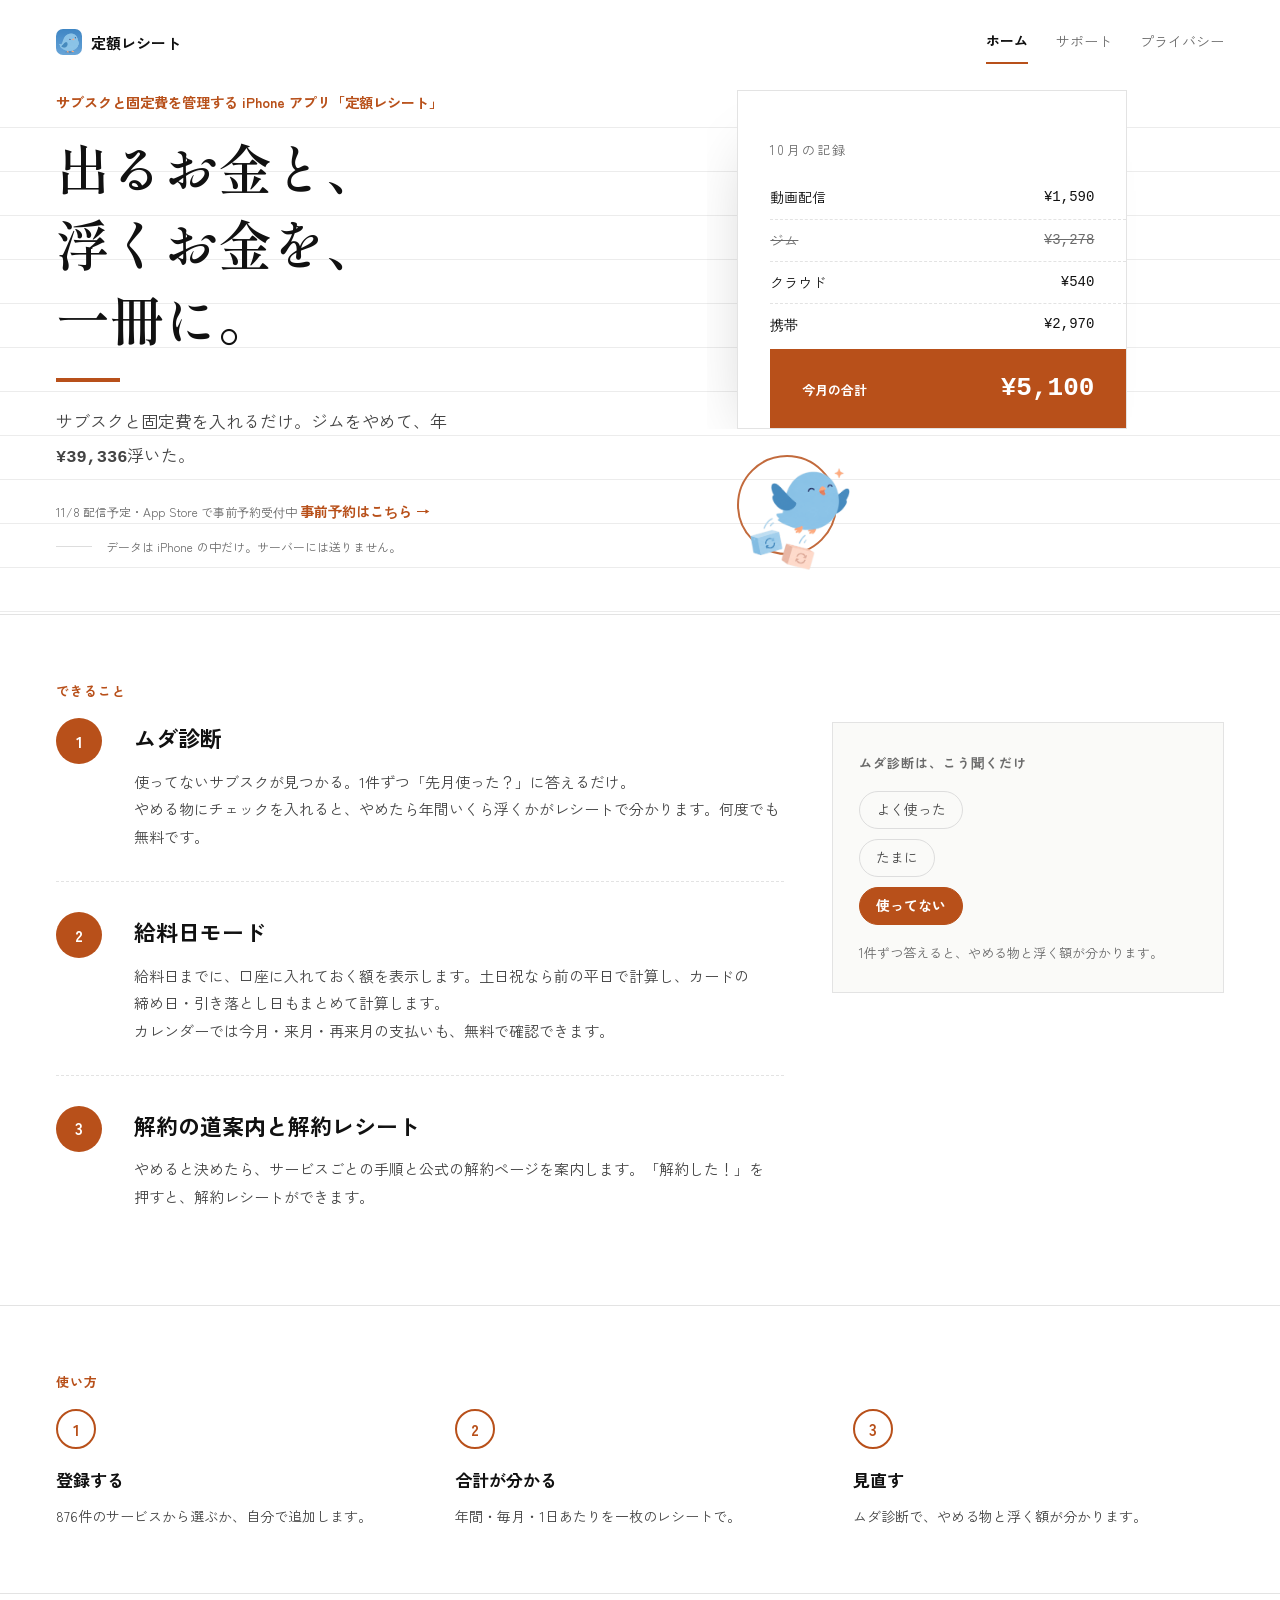
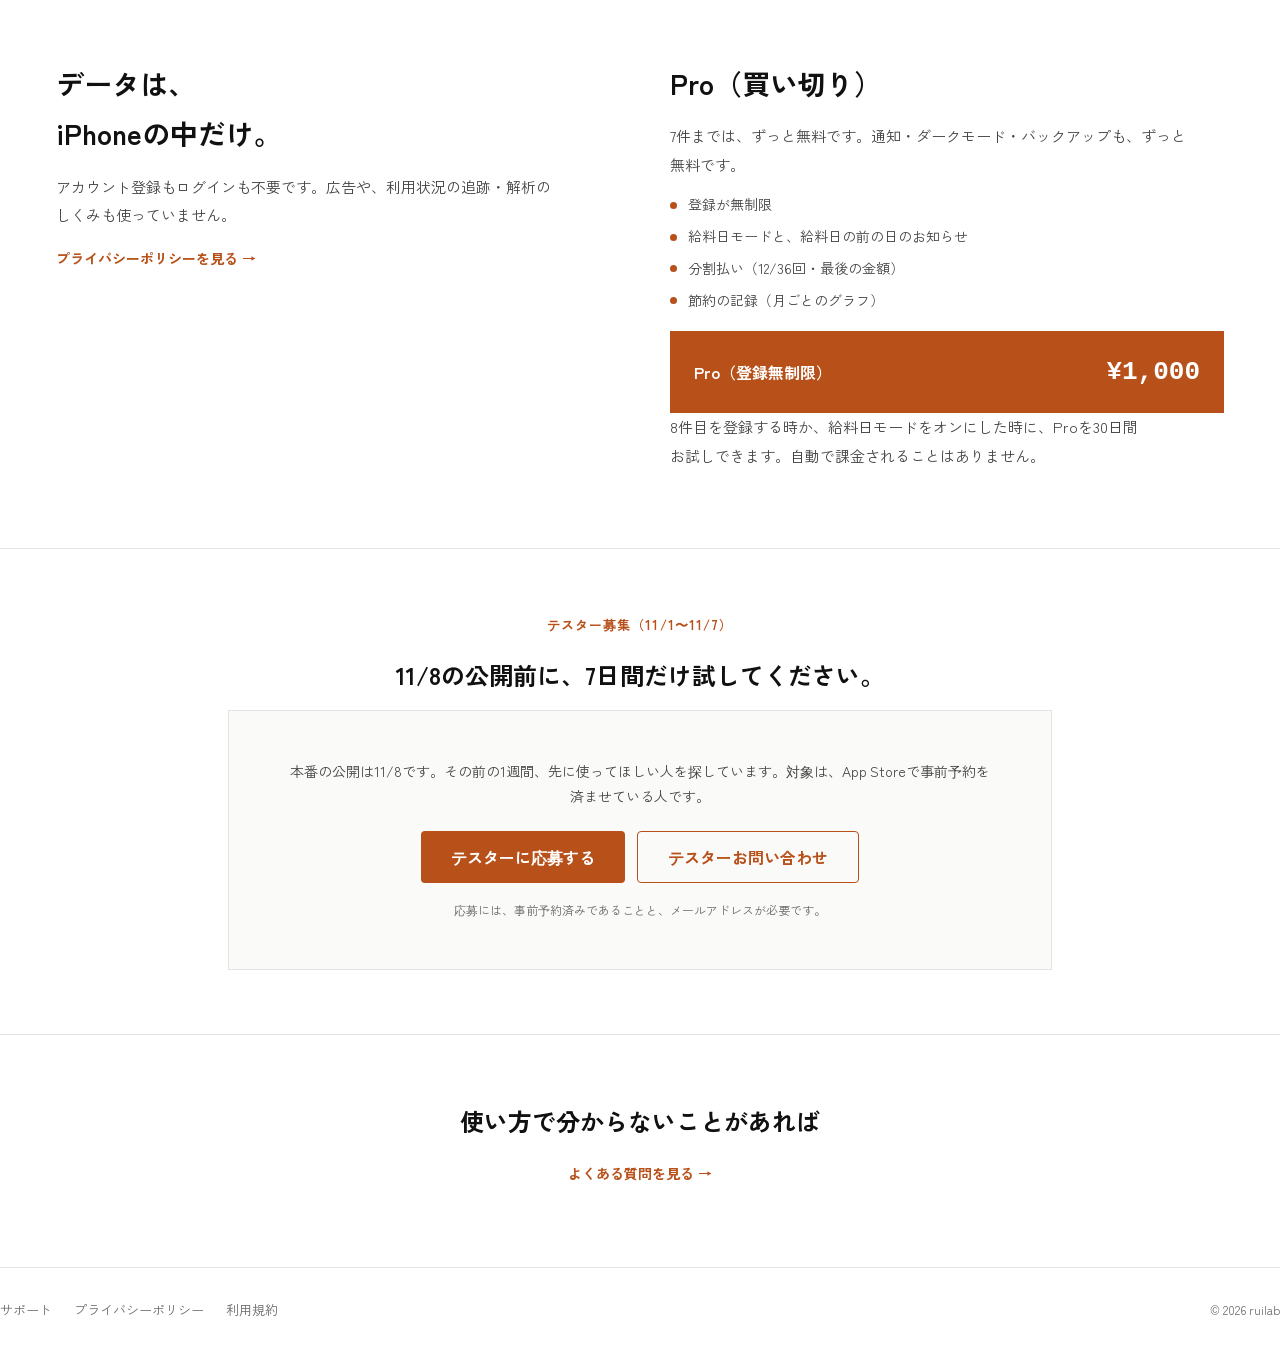
==== commit a662a2a6: "公開用サイトの更新" ====
--- a/index.html
+++ b/index.html
@@ -38,7 +38,7 @@
           <h1>出るお金と、<br>浮くお金を、<br>一冊に。</h1>
           <hr class="hero-rule">
           <p class="hero-sub">サブスクと<wbr>固定費を<wbr>入れるだけ。<wbr>ジムを<wbr>やめて、<wbr>年<b class="mono">¥39,336</b>浮いた。</p>
-          <p class="hero-storenote">App Store で近日公開</p>
+          <p class="hero-storenote">11/8 配信予定・App Store で事前予約<wbr>受付中 <a class="text-link" href="https://apps.apple.com/jp/app/id6823867185" target="_blank" rel="noopener">事前予約はこちら →</a></p>
           <p class="hero-footnote"><span class="dash" aria-hidden="true"></span>データは iPhone の中だけ。サーバーには送りません。</p>
         </div>
 
@@ -168,6 +168,22 @@
     </div>
   </section>
 
+  <section class="section section-center" id="testers">
+    <div class="wrap wrap-narrow">
+      <p class="section-kicker">テスター募集（11/1〜11/7）</p>
+      <h2>11/8の公開前に、<wbr>7日間だけ<wbr>試してください。</h2>
+      <div class="contact-card">
+        <p>本番の<wbr>公開は<wbr>11/8です。<wbr>その前の<wbr>1週間、<wbr>先に<wbr>使って<wbr>ほしい<wbr>人を<wbr>探しています。<wbr>対象は、<wbr>App Storeで<wbr>事前予約を<wbr>済ませている<wbr>人です。</p>
+        <div class="tester-ctas">
+          <!-- 10/26 怜奈が作ったフォーム（応募6問・お問い合わせ4問） -->
+          <a class="btn-primary" href="https://forms.gle/EDSuTSgChCHj2urG8" target="_blank" rel="noopener">テスターに応募する</a>
+          <a class="btn-primary btn-outline" href="https://forms.gle/uHbjnnbyVpJZnduv8" target="_blank" rel="noopener">テスターお問い合わせ</a>
+        </div>
+        <p class="contact-sub">応募には、<wbr>事前予約済みであることと、<wbr>メールアドレスが<wbr>必要です。</p>
+      </div>
+    </div>
+  </section>
+
   <!--
   アプリの画面（撮影モードのスクリーンショットが揃ったら、下のコメントを外して公開する）
   本物の画面以外は置かない。
--- a/assets/style.css
+++ b/assets/style.css
@@ -1102,6 +1102,17 @@
     font-size: 16px;
   }
 }
+.tester-ctas {
+  display: flex;
+  flex-wrap: wrap;
+  justify-content: center;
+  gap: 12px;
+}
+.btn-outline {
+  background: transparent;
+  color: var(--accent);
+  border: 1px solid var(--accent);
+}
 .contact-sub {
   font-size: 12px !important;
   color: var(--muted) !important;
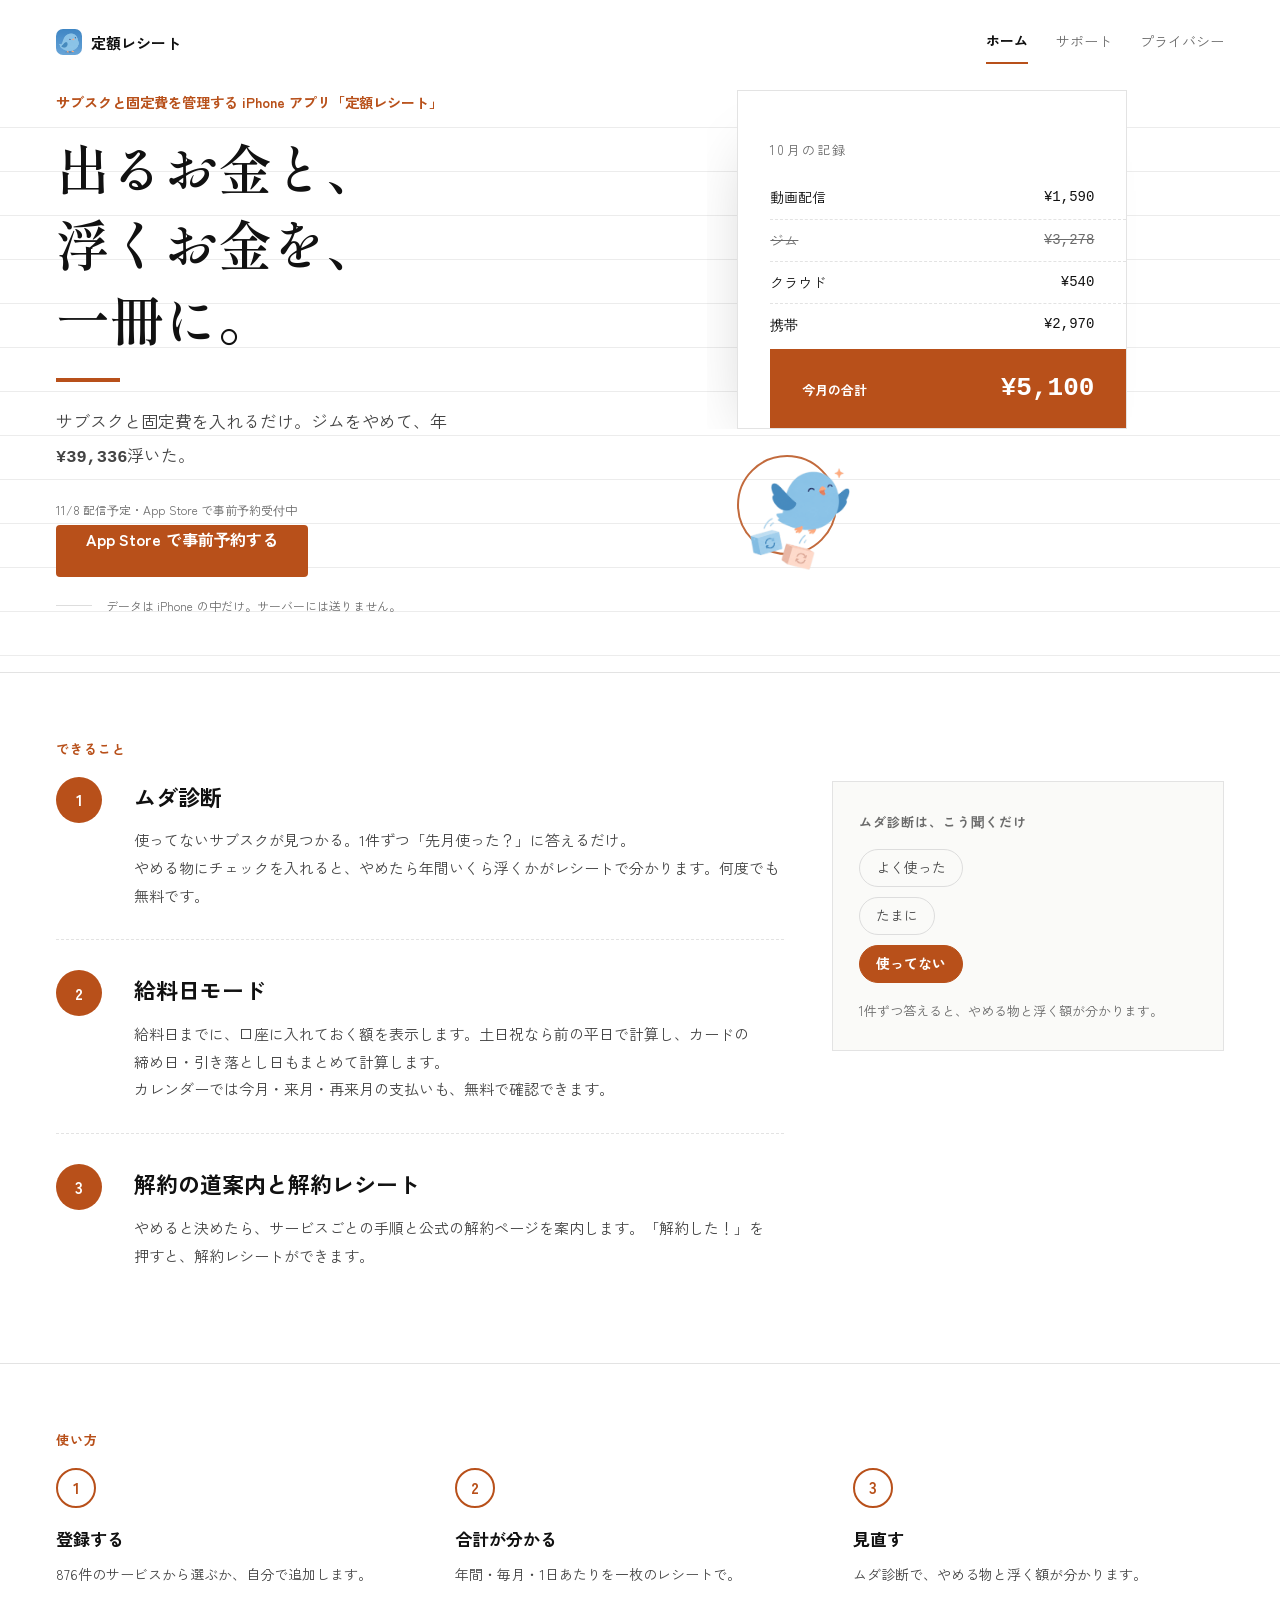
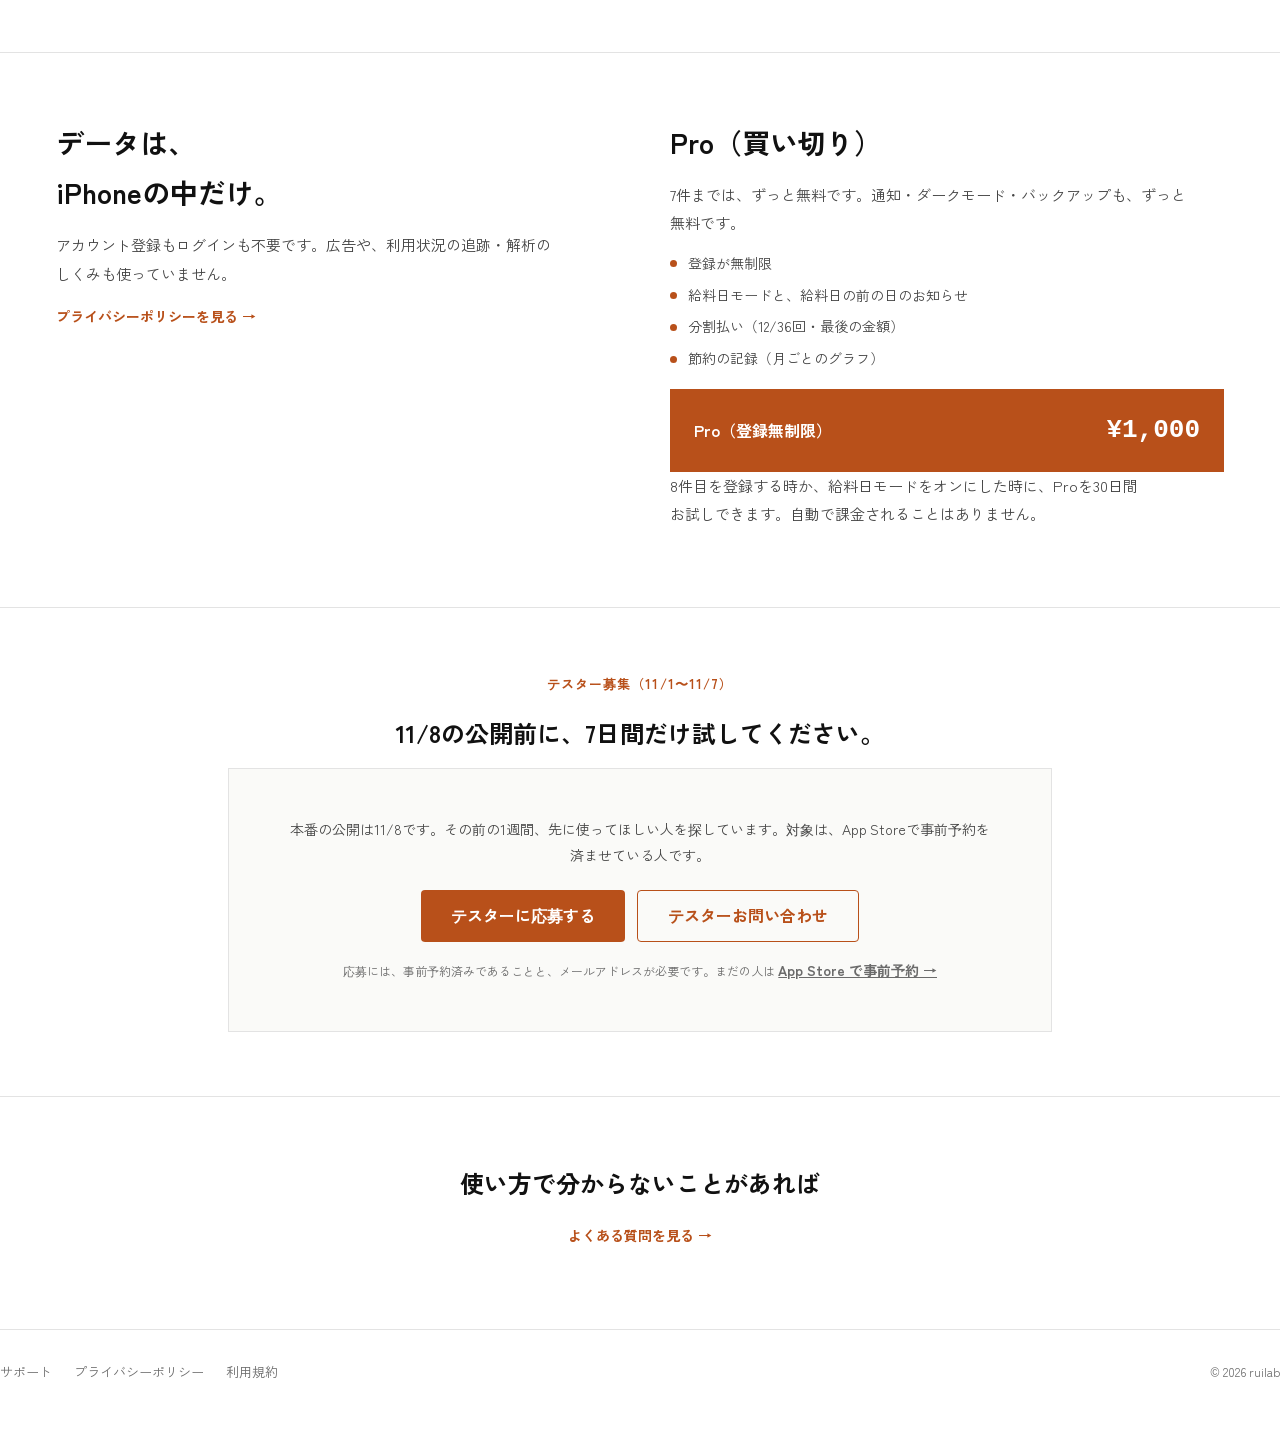
==== commit 0a279278: "公開用サイトの更新" ====
--- a/index.html
+++ b/index.html
@@ -38,7 +38,8 @@
           <h1>出るお金と、<br>浮くお金を、<br>一冊に。</h1>
           <hr class="hero-rule">
           <p class="hero-sub">サブスクと<wbr>固定費を<wbr>入れるだけ。<wbr>ジムを<wbr>やめて、<wbr>年<b class="mono">¥39,336</b>浮いた。</p>
-          <p class="hero-storenote">11/8 配信予定・App Store で事前予約<wbr>受付中 <a class="text-link" href="https://apps.apple.com/jp/app/id6823867185" target="_blank" rel="noopener">事前予約はこちら →</a></p>
+          <p class="hero-storenote">11/8 配信予定・App Store で事前予約<wbr>受付中</p>
+          <p class="hero-cta"><a class="btn-primary" href="https://apps.apple.com/jp/app/id6823867185" target="_blank" rel="noopener">App Store で事前予約する</a></p>
           <p class="hero-footnote"><span class="dash" aria-hidden="true"></span>データは iPhone の中だけ。サーバーには送りません。</p>
         </div>
 
@@ -179,7 +180,7 @@
           <a class="btn-primary" href="https://forms.gle/EDSuTSgChCHj2urG8" target="_blank" rel="noopener">テスターに応募する</a>
           <a class="btn-primary btn-outline" href="https://forms.gle/uHbjnnbyVpJZnduv8" target="_blank" rel="noopener">テスターお問い合わせ</a>
         </div>
-        <p class="contact-sub">応募には、<wbr>事前予約済みであることと、<wbr>メールアドレスが<wbr>必要です。</p>
+        <p class="contact-sub">応募には、<wbr>事前予約済みであることと、<wbr>メールアドレスが<wbr>必要です。<wbr>まだの人は <a class="text-link" href="https://apps.apple.com/jp/app/id6823867185" target="_blank" rel="noopener">App Store で事前予約 →</a></p>
       </div>
     </div>
   </section>
--- a/assets/style.css
+++ b/assets/style.css
@@ -1127,3 +1127,7 @@
   color: var(--muted);
   text-decoration: underline;
 }
+
+/* 10/26 事前予約のボタン（ヒーロー） */
+.hero-cta { margin: -6px 0 18px; }
+.hero-cta .btn-primary { display: inline-block; }
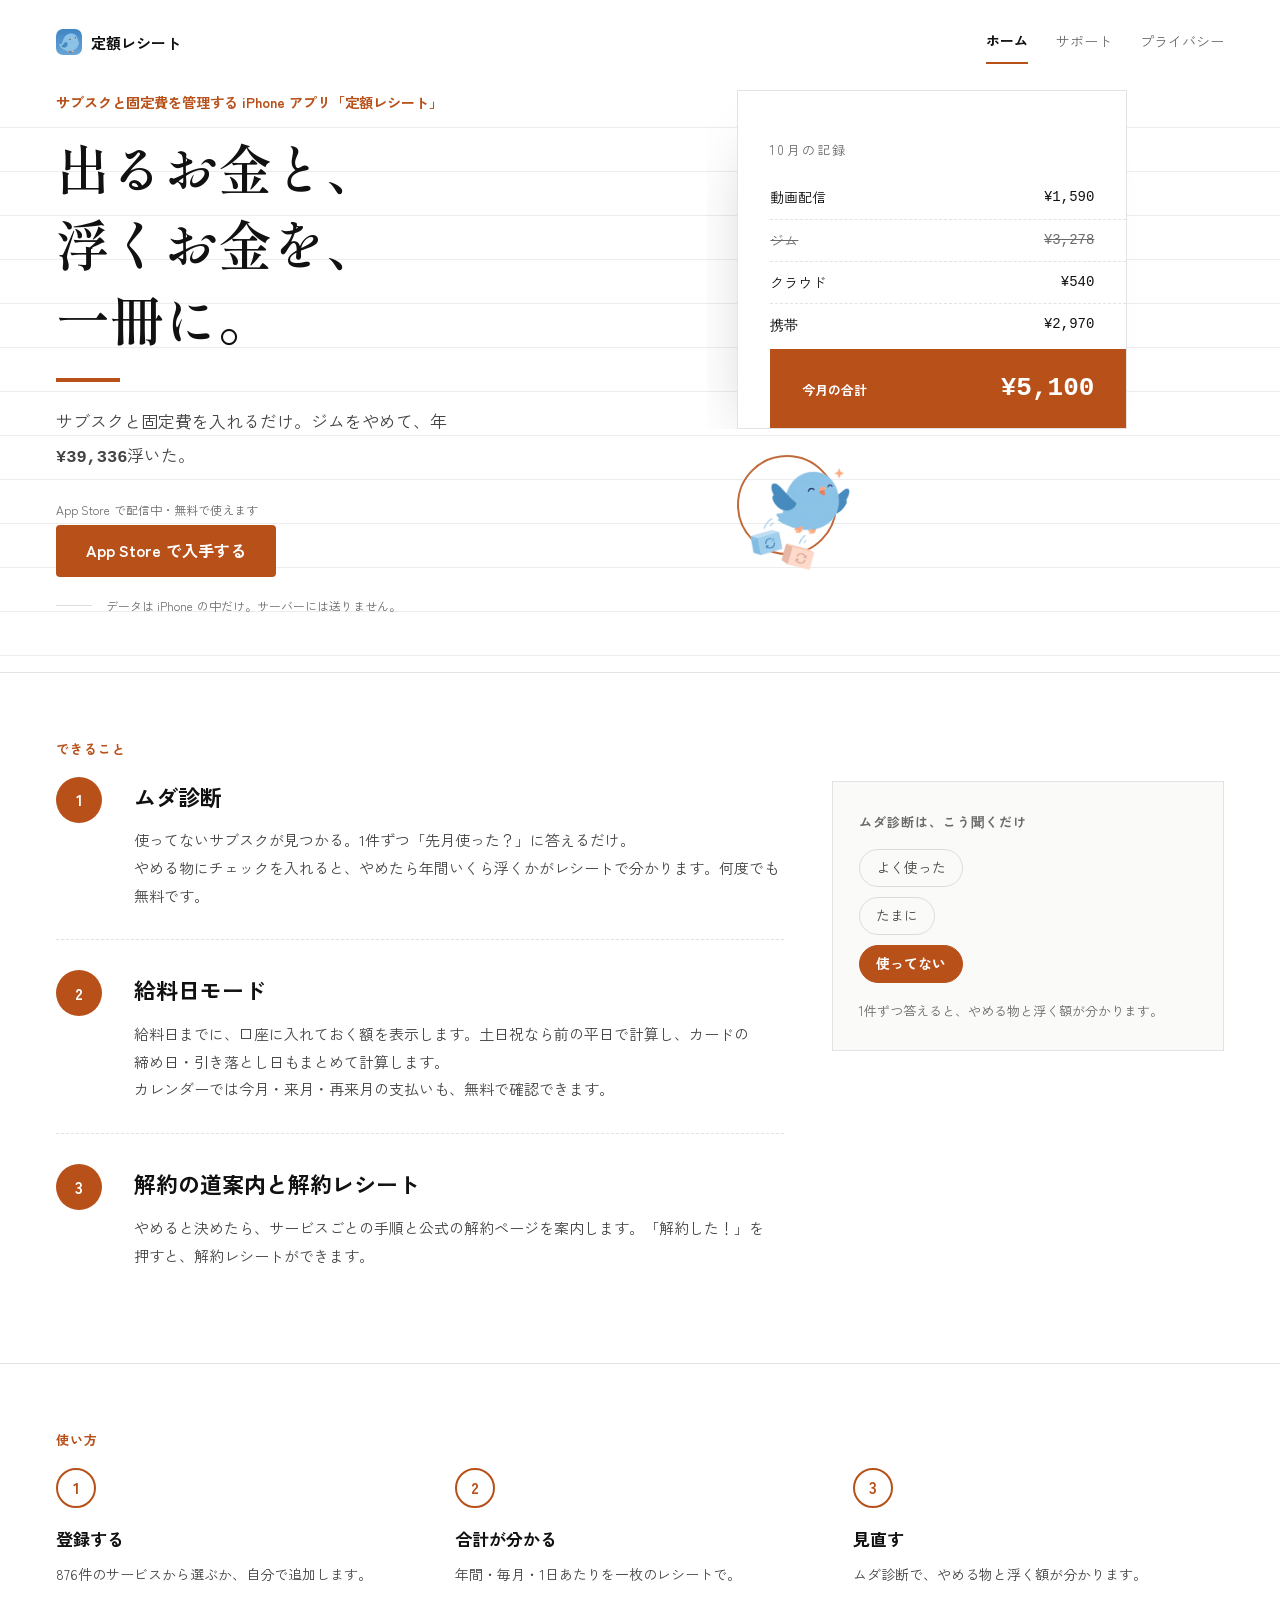
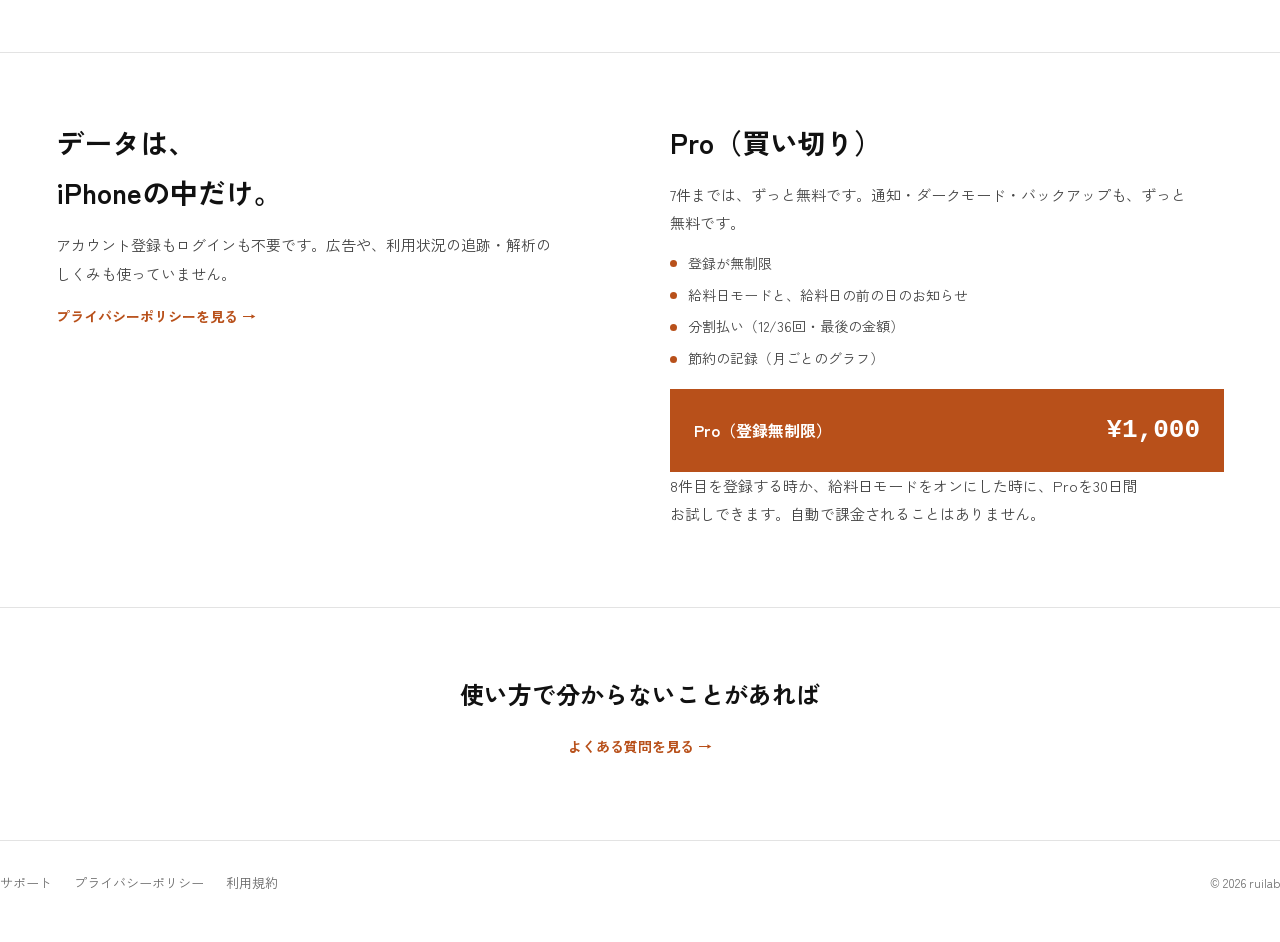
==== commit 0a228ed4: "公開用サイトの更新" ====
--- a/index.html
+++ b/index.html
@@ -38,8 +38,8 @@
           <h1>出るお金と、<br>浮くお金を、<br>一冊に。</h1>
           <hr class="hero-rule">
           <p class="hero-sub">サブスクと<wbr>固定費を<wbr>入れるだけ。<wbr>ジムを<wbr>やめて、<wbr>年<b class="mono">¥39,336</b>浮いた。</p>
-          <p class="hero-storenote">11/8 配信予定・App Store で事前予約<wbr>受付中</p>
-          <p class="hero-cta"><a class="btn-primary" href="https://apps.apple.com/jp/app/id6823867185" target="_blank" rel="noopener">App Store で事前予約する</a></p>
+          <p class="hero-storenote">App Store で配信中・無料で<wbr>使えます</p>
+          <p class="hero-cta"><a class="btn-primary" href="https://apps.apple.com/jp/app/%E5%AE%9A%E9%A1%8D%E3%83%AC%E3%82%B7%E3%83%BC%E3%83%88-%E3%82%B5%E3%83%96%E3%82%B9%E3%82%AF%E7%AE%A1%E7%90%86/id6823867185" target="_blank" rel="noopener">App Store で入手する</a></p>
           <p class="hero-footnote"><span class="dash" aria-hidden="true"></span>データは iPhone の中だけ。サーバーには送りません。</p>
         </div>
 
@@ -169,21 +169,6 @@
     </div>
   </section>
 
-  <section class="section section-center" id="testers">
-    <div class="wrap wrap-narrow">
-      <p class="section-kicker">テスター募集（11/1〜11/7）</p>
-      <h2>11/8の公開前に、<wbr>7日間だけ<wbr>試してください。</h2>
-      <div class="contact-card">
-        <p>本番の<wbr>公開は<wbr>11/8です。<wbr>その前の<wbr>1週間、<wbr>先に<wbr>使って<wbr>ほしい<wbr>人を<wbr>探しています。<wbr>対象は、<wbr>App Storeで<wbr>事前予約を<wbr>済ませている<wbr>人です。</p>
-        <div class="tester-ctas">
-          <!-- 10/26 怜奈が作ったフォーム（応募6問・お問い合わせ4問） -->
-          <a class="btn-primary" href="https://forms.gle/EDSuTSgChCHj2urG8" target="_blank" rel="noopener">テスターに応募する</a>
-          <a class="btn-primary btn-outline" href="https://forms.gle/uHbjnnbyVpJZnduv8" target="_blank" rel="noopener">テスターお問い合わせ</a>
-        </div>
-        <p class="contact-sub">応募には、<wbr>事前予約済みであることと、<wbr>メールアドレスが<wbr>必要です。<wbr>まだの人は <a class="text-link" href="https://apps.apple.com/jp/app/id6823867185" target="_blank" rel="noopener">App Store で事前予約 →</a></p>
-      </div>
-    </div>
-  </section>
 
   <!--
   アプリの画面（撮影モードのスクリーンショットが揃ったら、下のコメントを外して公開する）
--- a/assets/style.css
+++ b/assets/style.css
@@ -1130,4 +1130,10 @@
 
 /* 10/26 事前予約のボタン（ヒーロー） */
 .hero-cta { margin: -6px 0 18px; }
-.hero-cta .btn-primary { display: inline-block; }
+
+/* 10/26 紹介用の画像ページ */
+.press-grid { display: grid; grid-template-columns: repeat(2, minmax(0, 1fr)); gap: 16px; margin-top: 20px; }
+@media (min-width: 900px) { .press-grid { grid-template-columns: repeat(3, minmax(0, 1fr)); } }
+.press-item { margin: 0; }
+.press-item img { width: 100%; height: auto; display: block; border-radius: 12px; border: 1px solid rgba(0,0,0,.08); }
+.press-item figcaption { font-size: 12px; color: var(--muted); margin-top: 6px; text-align: center; }
